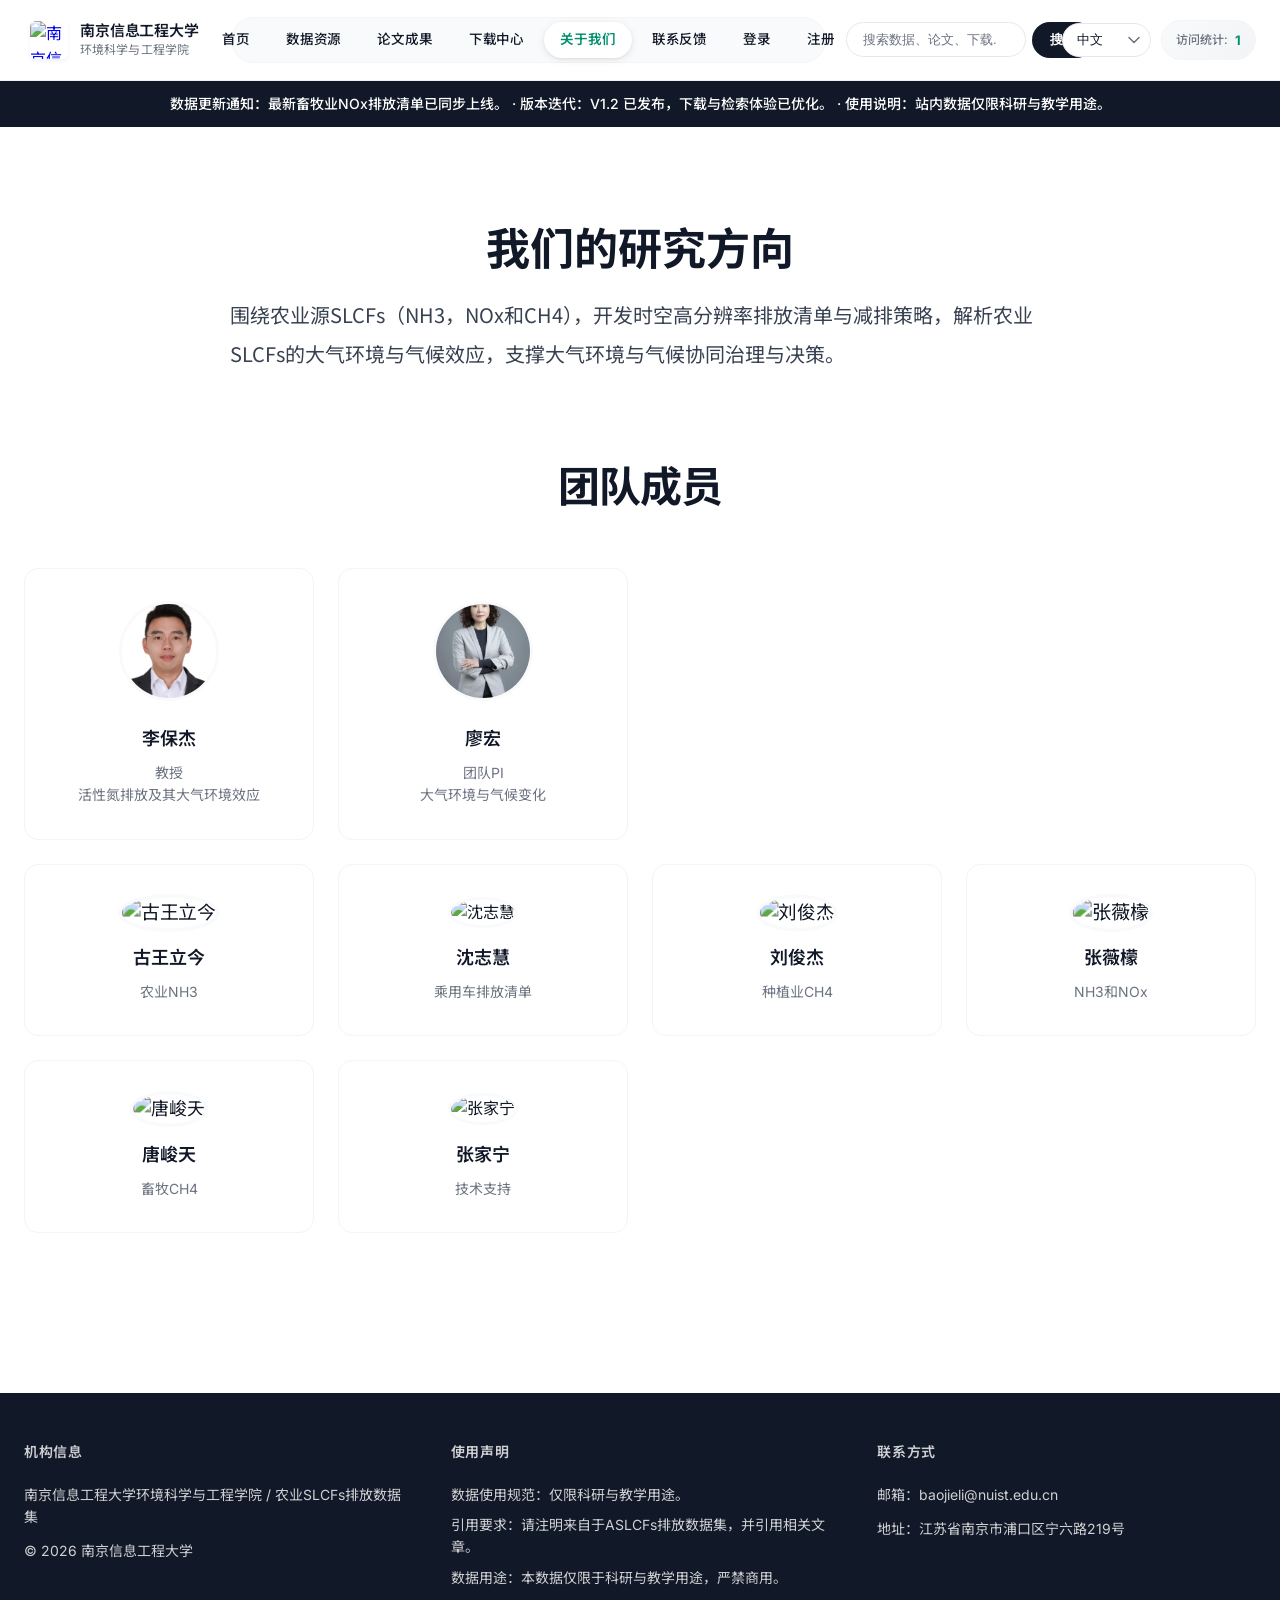
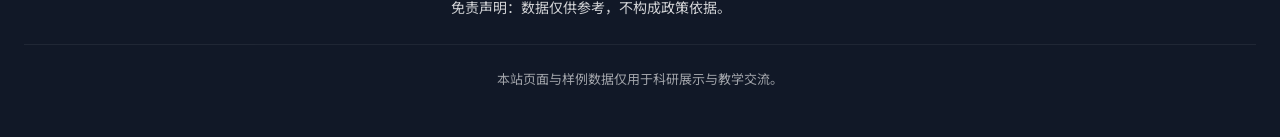
==== about.html @ 97786570 "Bust static asset cache" ====
﻿<!DOCTYPE html>
<html lang="zh-CN">
<head>
  <meta charset="UTF-8" />
  <meta name="viewport" content="width=device-width, initial-scale=1.0" />
  <title>关于我们 - 农业SLCFs排放数据集</title>
  <meta name="description" content="了解我们的研究方向和团队成员，围绕农业源SLCFs开发时空高分辨率排放清单与减排策略，支撑大气环境与气候协同治理。" />

  <!-- Preconnect to Google Fonts -->
  <link rel="preconnect" href="https://fonts.googleapis.com" />
  <link rel="preconnect" href="https://fonts.gstatic.com" crossorigin />
  <link rel="stylesheet" href="https://fonts.googleapis.com/css2?family=Inter:wght@300;400;500;600;700&family=Noto+Sans+SC:wght@300;400;500;600;700&display=swap" />

  <link rel="stylesheet" href="styles-modern.css?v=20260601b" />
  <script src="script.js?v=20260601b" defer></script>
</head>
<body data-page="about">
  <div class="page-shell">
    <div id="site-header-slot" class="site-shell-slot"></div>
    <div id="site-announcement-slot" class="site-shell-slot"></div>

    <main>
      <section class="content-section">
        <div class="section-header">
          <h1 id="aboutTitle">我们的研究方向</h1>
          <p id="aboutText">围绕农业源SLCFs（NH3，NOx和CH4），开发时空高分辨率排放清单与减排策略，解析农业SLCFs的大气环境与气候效应，支撑大气环境与气候协同治理与决策。</p>
        </div>
      </section>

      <section class="content-section team-section">
        <div class="section-header">
          <h2 id="teamTitle">团队成员</h2>
        </div>
        <div id="teamList" class="team-grid"></div>
      </section>
    </main>

    <div id="site-footer-slot" class="site-shell-slot"></div>
  </div>
</body>
</html>
---- styles-modern.css ----
/* Google Fonts are now loaded in HTML for better performance */

:root {
  color-scheme: light;
  font-family: "Inter", "SF Pro Display", -apple-system, BlinkMacSystemFont, "Segoe UI", "Noto Sans SC", "PingFang SC", sans-serif;

  /* 极简黑白配色 - 优化版（符合 WCAG AA 标准） */
  --bg-primary: #FFFFFF;
  --bg-secondary: #F9FAFB;
  --bg-tertiary: #F3F4F6;
  --text-primary: #111827;
  --text-secondary: #6B7280;
  --text-tertiary: #6B7280;  /* 从 #9CA3AF 改为 #6B7280，对比度 5.39:1 */
  --accent: #008F6C;  /* 从 #00D9A3 改为 #008F6C，对比度 5.5:1 */
  --accent-hover: #007A5A;  /* 从 #00BF8F 改为 #007A5A，对比度 7.0:1 */
  --accent-light: rgba(0, 143, 108, 0.08);  /* 相应调整透明度颜色 */
  --border: #E5E7EB;
  --border-light: #F3F4F6;

  /* 阴影系统 - 更柔和 */
  --shadow-sm: 0 1px 2px 0 rgba(0, 0, 0, 0.05);
  --shadow-md: 0 4px 6px -1px rgba(0, 0, 0, 0.1), 0 2px 4px -1px rgba(0, 0, 0, 0.06);
  --shadow-lg: 0 10px 15px -3px rgba(0, 0, 0, 0.1), 0 4px 6px -2px rgba(0, 0, 0, 0.05);
  --shadow-xl: 0 20px 25px -5px rgba(0, 0, 0, 0.1), 0 10px 10px -5px rgba(0, 0, 0, 0.04);

  /* 圆角 */
  --radius-sm: 6px;
  --radius-md: 10px;
  --radius-lg: 14px;
  --radius-xl: 20px;

  /* 间距 */
  --space-xs: 8px;
  --space-sm: 16px;
  --space-md: 24px;
  --space-lg: 48px;
  --space-xl: 80px;
  --space-2xl: 120px;
}

* {
  box-sizing: border-box;
  margin: 0;
  padding: 0;
}

body {
  font-family: "Inter", "Noto Sans SC", "PingFang SC", sans-serif;
  background: var(--bg-primary);
  color: var(--text-primary);
  line-height: 1.6;
  -webkit-font-smoothing: antialiased;
  -moz-osx-font-smoothing: grayscale;
}

/* 页面容器 */
.page-shell {
  min-height: 100vh;
  display: flex;
  flex-direction: column;
}

.site-shell-slot {
  display: contents;
}

/* 顶部导航 */
.site-header {
  position: sticky;
  top: 0;
  z-index: 1000;
  background: rgba(255, 255, 255, 0.95);
  backdrop-filter: blur(24px) saturate(180%);
  -webkit-backdrop-filter: blur(24px) saturate(180%);
  border-bottom: 1px solid rgba(229, 231, 235, 0.6);
  padding: 12px 0;
  transition: all 0.3s cubic-bezier(0.4, 0, 0.2, 1);
  box-shadow: 0 1px 3px 0 rgba(0, 0, 0, 0.02), 0 1px 2px 0 rgba(0, 0, 0, 0.03);
}

.site-header .container {
  max-width: 1400px;
  margin: 0 auto;
  padding: 0 24px;
  display: flex;
  align-items: center;
  justify-content: space-between;
  gap: 20px;
  min-height: 56px;
}

/* Logo品牌区 */
.brand {
  display: flex;
  align-items: center;
  gap: 12px;
  text-decoration: none;
  flex-shrink: 0;
  min-width: 0;
  padding: 6px 12px 6px 6px;
  border-radius: var(--radius-md);
  transition: all 0.3s cubic-bezier(0.4, 0, 0.2, 1);
}

.brand:hover {
  background: var(--bg-secondary);
}

.brand-logo {
  width: 38px;
  height: 38px;
  object-fit: contain;
  border-radius: var(--radius-sm);
  transition: all 0.3s cubic-bezier(0.4, 0, 0.2, 1);
  box-shadow: 0 2px 4px rgba(0, 0, 0, 0.06);
}

.brand:hover .brand-logo {
  transform: scale(1.08) rotate(2deg);
  box-shadow: 0 4px 8px rgba(0, 0, 0, 0.1);
}

.brand-copy {
  display: flex;
  flex-direction: column;
  gap: 3px;
}

.brand-name {
  font-size: 15px;
  font-weight: 600;
  color: var(--text-primary);
  letter-spacing: -0.01em;
  transition: color 0.2s ease;
  line-height: 1.2;
  white-space: nowrap;
}

.brand:hover .brand-name {
  color: var(--accent);
}

.brand-subtitle {
  font-size: 12px;
  color: var(--text-secondary);
  font-weight: 400;
  line-height: 1.2;
  white-space: nowrap;
  letter-spacing: 0.01em;
}

/* 导航菜单 */
.site-nav {
  display: flex;
  gap: 4px;
  align-items: center;
  justify-content: center;
  flex: 1 1 auto;
  min-width: 0;
  flex-wrap: nowrap;
  padding: 4px;
  background: var(--bg-secondary);
  border-radius: 999px;
  border: 1px solid var(--border-light);
}

.site-nav a {
  padding: 9px 16px;
  font-size: 13.5px;
  font-weight: 500;
  color: var(--text-primary);
  text-decoration: none;
  border-radius: 999px;
  transition: all 0.25s cubic-bezier(0.4, 0, 0.2, 1);
  position: relative;
  white-space: nowrap;
  line-height: 1.3;
  letter-spacing: -0.01em;
}

.site-nav a:hover {
  background: rgba(255, 255, 255, 0.8);
  color: var(--accent);
  transform: translateY(-1px);
  box-shadow: 0 2px 8px rgba(0, 0, 0, 0.06);
}

.site-nav a.active {
  background: white;
  color: var(--accent);
  font-weight: 600;
  box-shadow: 0 2px 8px rgba(0, 0, 0, 0.08), 0 1px 3px rgba(0, 0, 0, 0.06);
}

.site-nav a.active::after {
  display: none;
}

/* 右侧操作区 */
.site-actions {
  display: flex;
  align-items: center;
  gap: 10px;
  flex: 0 1 auto;
  min-width: 0;
}

.search-form {
  display: flex;
  gap: 6px;
  min-width: 0;
  align-items: center;
}

.search-form input {
  width: 180px;
  padding: 9px 16px;
  font-size: 13px;
  border: 1px solid var(--border);
  border-radius: 999px;
  background: var(--bg-primary);
  color: var(--text-primary);
  transition: all 0.3s cubic-bezier(0.4, 0, 0.2, 1);
  font-weight: 400;
}

.search-form input::placeholder {
  color: var(--text-tertiary);
}

.search-form input:focus {
  outline: none;
  border-color: var(--accent);
  box-shadow: 0 0 0 4px var(--accent-light), 0 2px 8px rgba(0, 0, 0, 0.06);
  width: 220px;
}

.search-form button {
  padding: 9px 18px;
  font-size: 13px;
  font-weight: 600;
  background: var(--text-primary);
  color: white;
  border: none;
  border-radius: 999px;
  cursor: pointer;
  transition: all 0.25s cubic-bezier(0.4, 0, 0.2, 1);
  white-space: nowrap;
  letter-spacing: -0.01em;
}

.search-form button:hover {
  background: var(--text-secondary);
  transform: translateY(-2px);
  box-shadow: 0 4px 12px rgba(0, 0, 0, 0.15);
}

.search-form button:active {
  transform: translateY(0);
  box-shadow: 0 2px 6px rgba(0, 0, 0, 0.1);
}

.language-select {
  padding: 9px 32px 9px 14px;
  font-size: 12.5px;
  border: 1px solid var(--border);
  border-radius: 999px;
  background: var(--bg-primary);
  color: var(--text-primary);
  cursor: pointer;
  transition: all 0.2s ease;
  font-weight: 500;
  appearance: none;
  background-image: url("data:image/svg+xml,%3Csvg width='12' height='8' viewBox='0 0 12 8' fill='none' xmlns='http://www.w3.org/2000/svg'%3E%3Cpath d='M1 1.5L6 6.5L11 1.5' stroke='%236B7280' stroke-width='1.5' stroke-linecap='round' stroke-linejoin='round'/%3E%3C/svg%3E");
  background-repeat: no-repeat;
  background-position: right 10px center;
}

.language-select:hover {
  border-color: var(--text-secondary);
  background-color: var(--bg-secondary);
  box-shadow: 0 2px 6px rgba(0, 0, 0, 0.05);
}

.language-select:focus {
  outline: none;
  border-color: var(--accent);
  box-shadow: 0 0 0 4px var(--accent-light);
}

.visit-stats {
  display: flex;
  align-items: center;
  gap: 7px;
  padding: 9px 14px;
  background: linear-gradient(135deg, var(--bg-secondary) 0%, var(--bg-tertiary) 100%);
  border-radius: 999px;
  font-size: 12px;
  white-space: nowrap;
  border: 1px solid var(--border-light);
  transition: all 0.3s cubic-bezier(0.4, 0, 0.2, 1);
}

.visit-stats:hover {
  background: linear-gradient(135deg, var(--bg-tertiary) 0%, var(--border-light) 100%);
  border-color: var(--border);
  transform: translateY(-1px);
  box-shadow: 0 2px 8px rgba(0, 0, 0, 0.06);
}

.visit-stats span {
  color: var(--text-secondary);
  font-weight: 500;
}

.visit-stats strong {
  color: var(--accent);
  font-weight: 700;
  font-size: 13px;
}

.admin-only {
  display: none;
}

/* 公告栏 */
.announcement-bar {
  background: var(--text-primary);
  color: white;
  padding: 12px 0;
  overflow: hidden;
}

.ticker {
  max-width: 1280px;
  margin: 0 auto;
  padding: 0 var(--space-md);
  text-align: center;
  font-size: 14px;
  font-weight: 500;
}

/* Hero区域 */
.hero-section {
  position: relative;
  padding: var(--space-xl) var(--space-md);
  background: #dfe8e2;
  overflow: hidden;
}

.hero-section::before {
  content: "";
  position: absolute;
  inset: 0;
  background:
    linear-gradient(90deg, rgba(255, 255, 255, 0.96) 0%, rgba(255, 255, 255, 0.88) 38%, rgba(255, 255, 255, 0.62) 68%, rgba(255, 255, 255, 0.34) 100%);
  z-index: 1;
}

.hero-backgrounds {
  position: absolute;
  inset: 0;
  overflow: hidden;
}

.hero-bg {
  position: absolute;
  inset: -4%;
  background-position: center;
  background-repeat: no-repeat;
  background-size: cover;
  opacity: 0;
  transform: scale(1.06);
  animation: heroBackgroundCycle 18s ease-in-out infinite;
}

.bg-traffic {
  background-image:
    linear-gradient(135deg, rgba(18, 36, 48, 0.28), rgba(13, 24, 30, 0.14)),
    url("交通.jpg");
  animation-delay: 0s;
}

.bg-agriculture {
  background-image:
    linear-gradient(135deg, rgba(22, 44, 24, 0.22), rgba(12, 20, 12, 0.1)),
    url("农业.jpg");
  animation-delay: 6s;
}

.bg-industrial {
  background-image:
    linear-gradient(135deg, rgba(40, 28, 20, 0.24), rgba(20, 16, 12, 0.12)),
    url("工业.jpg");
  animation-delay: 12s;
}

.hero-section .container {
  max-width: 1280px;
  margin: 0 auto;
  display: grid;
  grid-template-columns: 1fr 1fr;
  gap: var(--space-lg);
  align-items: center;
  position: relative;
  z-index: 2;
}

.hero-copy {
  max-width: 720px;
  padding: 28px;
  border-radius: var(--radius-xl);
  background: rgba(255, 255, 255, 0.5);
  backdrop-filter: blur(10px);
  -webkit-backdrop-filter: blur(10px);
  border: 1px solid rgba(255, 255, 255, 0.55);
  box-shadow: var(--shadow-lg);
}

.hero-subtitle {
  font-size: 14px;
  font-weight: 600;
  color: var(--accent);
  text-transform: uppercase;
  letter-spacing: 0.1em;
  margin-bottom: 16px;
}

.hero-copy h1 {
  font-size: 52px;
  font-weight: 700;
  line-height: 1.1;
  letter-spacing: 0;
  color: var(--text-primary);
  margin-bottom: 24px;
  white-space: nowrap;
}

.hero-text {
  font-size: 18px;
  line-height: 1.72;
  color: var(--text-secondary);
  margin-bottom: 32px;
}

.hero-buttons {
  display: flex;
  gap: 16px;
}

.button {
  padding: 14px 32px;
  font-size: 15px;
  font-weight: 600;
  text-decoration: none;
  border-radius: var(--radius-md);
  transition: all 0.25s cubic-bezier(0.4, 0, 0.2, 1);
  display: inline-block;
  cursor: pointer;
}

.button.primary {
  background: var(--text-primary);
  color: white;
  border: none;
}

.button.primary:hover {
  background: var(--text-secondary);
  transform: translateY(-2px);
  box-shadow: var(--shadow-lg);
}

.button.primary:active {
  transform: translateY(0);
  box-shadow: var(--shadow-md);
}

.button.secondary {
  background: var(--bg-secondary);
  color: var(--text-primary);
  border: 1px solid var(--border);
}

.button.secondary:hover {
  background: var(--bg-tertiary);
  border-color: var(--text-primary);
  transform: translateY(-1px);
  box-shadow: var(--shadow-sm);
}

/* Hero视觉区 */
.hero-visual {
  position: relative;
  height: 400px;
}

.floating-card {
  position: absolute;
  top: 50%;
  left: 50%;
  transform: translate(-50%, -50%);
  background: white;
  padding: 32px;
  border-radius: var(--radius-xl);
  box-shadow: var(--shadow-xl);
  max-width: 400px;
  border: 1px solid var(--border-light);
  animation: float 6s ease-in-out infinite;
}

@keyframes float {
  0%, 100% {
    transform: translate(-50%, -50%);
  }
  50% {
    transform: translate(-50%, -54%);
  }
}

@keyframes heroBackgroundCycle {
  0% {
    opacity: 0;
    transform: scale(1.08);
  }
  8% {
    opacity: 1;
  }
  28% {
    opacity: 1;
    transform: scale(1.02);
  }
  38% {
    opacity: 0;
    transform: scale(1);
  }
  100% {
    opacity: 0;
    transform: scale(1);
  }
}

/* Override the hero image URLs with ASCII-safe encoded filenames. */
.bg-traffic {
  background-image:
    linear-gradient(135deg, rgba(18, 36, 48, 0.28), rgba(13, 24, 30, 0.14)),
    url("%E4%BA%A4%E9%80%9A.jpg");
}

.bg-agriculture {
  background-image:
    linear-gradient(135deg, rgba(22, 44, 24, 0.22), rgba(12, 20, 12, 0.1)),
    url("%E5%86%9C%E4%B8%9A.jpg");
}

.bg-industrial {
  background-image:
    linear-gradient(135deg, rgba(40, 28, 20, 0.24), rgba(20, 16, 12, 0.12)),
    url("%E5%B7%A5%E4%B8%9A.jpg");
}

@media (prefers-reduced-motion: reduce) {
  .hero-bg {
    animation: none;
    transform: none;
  }

  .bg-traffic {
    opacity: 1;
  }
}

.hero-section {
  isolation: isolate;
}

.hero-section::after {
  content: "";
  position: absolute;
  right: -140px;
  top: 30px;
  width: 420px;
  height: 420px;
  border-radius: 50%;
  background: radial-gradient(circle, rgba(255, 255, 255, 0.44), rgba(255, 255, 255, 0));
  z-index: 1;
  pointer-events: none;
}

.hero-bg {
  will-change: opacity, transform;
}

.hero-copy {
  padding: 32px;
  background: linear-gradient(180deg, rgba(255, 255, 255, 0.72), rgba(255, 255, 255, 0.56));
  backdrop-filter: blur(14px);
  -webkit-backdrop-filter: blur(14px);
  border: 1px solid rgba(255, 255, 255, 0.72);
  box-shadow: 0 24px 60px rgba(17, 24, 39, 0.12);
}

.hero-subtitle {
  display: inline-flex;
  align-items: center;
  gap: 10px;
  padding: 8px 14px;
  font-size: 12px;
  letter-spacing: 0.16em;
  margin-bottom: 18px;
  border-radius: 999px;
  background: rgba(255, 255, 255, 0.68);
  border: 1px solid rgba(0, 217, 163, 0.18);
}

.hero-subtitle::before {
  content: "";
  width: 8px;
  height: 8px;
  border-radius: 50%;
  background: var(--accent);
  box-shadow: 0 0 0 6px rgba(0, 217, 163, 0.12);
}

.hero-text {
  line-height: 1.75;
  color: #425466;
  max-width: 48ch;
}

.hero-buttons {
  margin-bottom: 26px;
  flex-wrap: wrap;
}

.button.primary {
  background: linear-gradient(135deg, #101828, #1f2937);
  box-shadow: 0 18px 34px rgba(17, 24, 39, 0.2);
}

.button.primary:hover {
  background: linear-gradient(135deg, #0f172a, #111827);
}

.button.secondary {
  background: rgba(255, 255, 255, 0.72);
  border: 1px solid rgba(17, 24, 39, 0.1);
}

.button.secondary:hover {
  background: rgba(255, 255, 255, 0.94);
  border-color: rgba(17, 24, 39, 0.18);
}

.hero-metrics {
  display: flex;
  gap: 14px;
  flex-wrap: wrap;
}

.hero-metric {
  min-width: 140px;
  padding: 14px 16px;
  border-radius: 18px;
  background: rgba(255, 255, 255, 0.58);
  border: 1px solid rgba(255, 255, 255, 0.8);
  box-shadow: 0 12px 26px rgba(148, 163, 184, 0.12);
}

.hero-metric strong {
  display: block;
  font-size: 1.1rem;
  color: var(--text-primary);
  letter-spacing: -0.02em;
}

.hero-metric span {
  display: block;
  margin-top: 6px;
  font-size: 0.82rem;
  color: #5b6777;
}

.floating-card {
  width: min(100%, 410px);
  padding: 30px;
  border-radius: 28px;
  background: linear-gradient(180deg, rgba(255, 255, 255, 0.84), rgba(255, 255, 255, 0.72));
  border: 1px solid rgba(255, 255, 255, 0.82);
  box-shadow: 0 28px 70px rgba(15, 23, 42, 0.18);
  backdrop-filter: blur(14px);
  -webkit-backdrop-filter: blur(14px);
}

.card-kicker {
  display: inline-flex;
  align-items: center;
  padding: 6px 10px;
  margin-bottom: 14px;
  border-radius: 999px;
  background: rgba(17, 24, 39, 0.06);
  color: #4b5563;
  font-size: 11px;
  font-weight: 700;
  letter-spacing: 0.14em;
  text-transform: uppercase;
}

.card-title {
  font-weight: 700;
}

.floating-card p:last-child {
  color: #475569;
  line-height: 1.72;
}

.sector-tags {
  margin-top: 18px;
}

.sector-tag {
  padding: 8px 14px;
  font-weight: 600;
  background: rgba(255, 255, 255, 0.7);
  color: #475569;
  border-radius: 999px;
  border: 1px solid rgba(148, 163, 184, 0.22);
}

.sector-tag.active {
  box-shadow: 0 14px 24px rgba(0, 217, 163, 0.22);
}

@media (max-width: 1024px) {
  .inventory-list-section {
    grid-template-columns: 1fr;
    gap: 18px;
  }

  .inventory-sidebar {
    display: grid;
    grid-template-columns: repeat(2, minmax(0, 1fr));
    gap: 16px;
  }

  .inventory-sidebar-block + .inventory-sidebar-block {
    margin-top: 0;
    padding-top: 0;
    border-top: 0;
  }

  .inventory-table-head {
    grid-template-columns: 1fr;
  }

  .inventory-table-tools {
    grid-template-columns: repeat(3, minmax(0, 1fr));
  }

  .hero-section::before {
    background: linear-gradient(180deg, rgba(255, 255, 255, 0.94) 0%, rgba(255, 255, 255, 0.84) 46%, rgba(255, 255, 255, 0.7) 100%);
  }

  .hero-copy {
    max-width: 100%;
  }
}

@media (max-width: 1200px) {
  .site-header .container {
    gap: 8px;
  }

  .brand-subtitle {
    display: none;
  }

  .site-nav a {
    padding: 7px 8px;
    font-size: 12.5px;
  }

  .search-form input {
    width: 128px;
  }

  .search-form input:focus {
    width: 148px;
  }

  .visit-stats #statLabel {
    display: none;
  }
}

@media (max-width: 900px) {
  .site-header .container {
    flex-wrap: wrap;
    justify-content: center;
    row-gap: 8px;
  }

  .brand {
    order: 1;
  }

  .site-actions {
    order: 2;
  }

  .site-nav {
    order: 3;
    width: 100%;
    flex-wrap: nowrap;
    overflow-x: auto;
    justify-content: flex-start;
    padding-bottom: 2px;
    scrollbar-width: none;
  }

  .site-nav::-webkit-scrollbar {
    display: none;
  }
}

@media (max-width: 768px) {
  .inventory-list-section {
    padding-top: 16px;
  }

  .inventory-sidebar {
    grid-template-columns: 1fr;
  }

  .inventory-table-tools {
    grid-template-columns: 1fr;
  }

  .inventory-table-footer {
    align-items: flex-start;
    flex-direction: column;
    padding: 16px;
  }

  .hero-copy {
    padding: 22px;
  }

  .hero-metrics {
    gap: 10px;
  }

  .hero-metric {
    flex: 1 1 100%;
  }
}

.card-title {
  font-size: 18px;
  font-weight: 600;
  color: var(--text-primary);
  margin-bottom: 12px;
}

.floating-card p:last-child {
  font-size: 15px;
  color: var(--text-secondary);
  line-height: 1.6;
}

/* 行业标签 */
.sector-tags {
  display: flex;
  gap: 8px;
  margin-top: 16px;
  flex-wrap: wrap;
}

.sector-tag {
  padding: 6px 14px;
  font-size: 13px;
  font-weight: 500;
  background: var(--bg-secondary);
  color: var(--text-secondary);
  border-radius: 20px;
  border: 1px solid var(--border-light);
  cursor: pointer;
  transition: all 0.3s cubic-bezier(0.4, 0, 0.2, 1);
  user-select: none;
}

.sector-tag:hover {
  background: var(--accent-light);
  color: var(--accent);
  border-color: var(--accent);
  transform: translateY(-2px);
  box-shadow: var(--shadow-sm);
}

.sector-tag.active {
  background: var(--accent);
  color: white;
  border-color: var(--accent);
  box-shadow: var(--shadow-md);
}

.sector-tag[data-sector="emission"]:hover,
.sector-tag[data-sector="emission"].active {
  background: #3B82F6;
  border-color: #3B82F6;
  color: white;
}

/* 内容区域 */
main {
  flex: 1;
  padding: var(--space-xl) var(--space-md);
  max-width: 1280px;
  margin: 0 auto;
  width: 100%;
}

.content-section {
  margin-bottom: var(--space-xl);
}

.section-header {
  text-align: center;
  margin-bottom: var(--space-lg);
}

.section-header h1,
.section-header h2 {
  font-size: 42px;
  font-weight: 700;
  letter-spacing: -0.02em;
  color: var(--text-primary);
  margin-bottom: 16px;
}

.section-header p {
  font-size: 18px;
  color: var(--text-secondary);
  max-width: 700px;
  margin: 0 auto;
}

body[data-page="about"] .content-section:first-of-type {
  margin-bottom: 72px;
}

body[data-page="about"] .content-section:first-of-type .section-header {
  max-width: 900px;
  margin: 0 auto;
  padding: 14px 0 8px;
}

body[data-page="about"] .content-section:first-of-type .section-header h1 {
  font-family: "Noto Sans SC", "PingFang SC", "Inter", sans-serif;
  font-size: 44px;
  font-weight: 700;
  line-height: 1.18;
  letter-spacing: 0;
  margin-bottom: 22px;
}

body[data-page="about"] .content-section:first-of-type .section-header p {
  max-width: 820px;
  font-family: "Noto Sans SC", "PingFang SC", "Inter", sans-serif;
  font-size: 20px;
  font-weight: 400;
  line-height: 1.95;
  color: #374151;
  text-align: left;
  text-wrap: pretty;
}

/* 特性网格 */
.feature-grid {
  display: grid;
  grid-template-columns: repeat(auto-fit, minmax(300px, 1fr));
  gap: 24px;
}

.feature-card {
  padding: 32px;
  background: var(--bg-secondary);
  border-radius: var(--radius-lg);
  border: 1px solid var(--border-light);
  transition: all 0.3s cubic-bezier(0.4, 0, 0.2, 1);
}

.feature-card:hover {
  transform: translateY(-6px);
  box-shadow: var(--shadow-lg);
  border-color: var(--border);
  background: white;
}

.feature-card h3 {
  font-size: 20px;
  font-weight: 600;
  color: var(--text-primary);
  margin-bottom: 12px;
}

.feature-card p {
  font-size: 15px;
  color: var(--text-secondary);
  line-height: 1.6;
}

/* 团队网格 */
.team-grid {
  display: grid;
  grid-template-columns: repeat(auto-fill, minmax(250px, 1fr));
  gap: 24px;
}

.team-grid .team-card:nth-child(3) {
  grid-column-start: 1;
}

.team-card {
  text-align: center;
  padding: 32px;
  background: white;
  border: 1px solid var(--border-light);
  border-radius: var(--radius-lg);
  transition: all 0.3s cubic-bezier(0.4, 0, 0.2, 1);
}

.team-card:hover {
  box-shadow: var(--shadow-lg);
  transform: translateY(-6px);
  border-color: var(--accent-light);
}

.team-card-placeholder {
  background: #f8fafc;
  border-style: dashed;
  box-shadow: none;
}

.team-card-placeholder:hover {
  box-shadow: none;
  transform: none;
  border-color: var(--border-light);
}

.team-card-photo-placeholder {
  width: 100px;
  height: 100px;
  border-radius: 50%;
  margin: 0 auto 16px;
  background: linear-gradient(135deg, #eef2f7 0%, #f8fafc 100%);
  border: 3px dashed #d7dce3;
}

.team-card img {
  width: 100px;
  height: 100px;
  border-radius: 50%;
  object-fit: cover;
  margin-bottom: 16px;
  border: 3px solid var(--bg-secondary);
}

.team-card img.team-photo-guwangjinli {
  object-position: 50% 19%;
  transform: scale(1.18);
}

.team-card img.team-photo-zhangweimeng {
  object-position: 50% 21%;
  transform: scale(1.2);
}

.team-card img.team-photo-tangjuntian {
  object-position: 50% 18%;
  transform: scale(1.12);
}

.team-card img.team-photo-yangjunjie {
  object-position: 50% 24%;
  transform: scale(1.16);
}

.team-card img.team-photo-liaohong {
  object-position: 50% 16%;
}

.team-card h3 {
  font-size: 18px;
  font-weight: 600;
  color: var(--text-primary);
  margin-bottom: 8px;
}

.team-card p {
  font-size: 14px;
  color: var(--text-secondary);
}

/* 页脚 */
.site-footer {
  background: var(--text-primary);
  color: white;
  padding: var(--space-lg) var(--space-md);
  margin-top: auto;
}

.footer-grid {
  max-width: 1280px;
  margin: 0 auto;
  display: grid;
  grid-template-columns: repeat(auto-fit, minmax(250px, 1fr));
  gap: var(--space-lg);
  margin-bottom: var(--space-md);
}

.footer-column {
  display: flex;
  flex-direction: column;
  gap: 12px;
}

.footer-title {
  font-size: 14px;
  font-weight: 600;
  text-transform: uppercase;
  letter-spacing: 0.05em;
  margin-bottom: 8px;
  opacity: 0.6;
}

.footer-column p,
.footer-column li {
  font-size: 14px;
  line-height: 1.6;
  opacity: 0.8;
}

.legal-list {
  list-style: none;
  display: flex;
  flex-direction: column;
  gap: 8px;
}

.footer-note {
  text-align: center;
  font-size: 13px;
  opacity: 0.6;
  padding-top: var(--space-md);
  border-top: 1px solid rgba(255, 255, 255, 0.1);
  max-width: 1280px;
  margin: 0 auto;
}

/* 筛选栏 */
.filter-bar {
  display: flex;
  gap: 12px;
  margin-bottom: var(--space-lg);
  flex-wrap: wrap;
}

.filter-select {
  padding: 10px 16px;
  font-size: 14px;
  border: 1px solid var(--border);
  border-radius: var(--radius-sm);
  background: var(--bg-primary);
  color: var(--text-primary);
  cursor: pointer;
  min-width: 150px;
  transition: all 0.2s ease;
}

.filter-select:hover {
  border-color: var(--text-secondary);
}

.filter-select:focus {
  outline: none;
  border-color: var(--accent);
  box-shadow: 0 0 0 3px var(--accent-light);
}

/* 数据网格 */
.data-grid {
  display: grid;
  grid-template-columns: repeat(auto-fill, minmax(320px, 1fr));
  gap: 24px;
}

.data-card {
  padding: 24px;
  background: white;
  border: 1px solid var(--border-light);
  border-radius: var(--radius-lg);
  transition: all 0.3s cubic-bezier(0.4, 0, 0.2, 1);
}

.data-card:hover {
  box-shadow: var(--shadow-lg);
  transform: translateY(-6px);
  border-color: var(--border);
}

.data-card h3 {
  font-size: 18px;
  font-weight: 600;
  color: var(--text-primary);
  margin-bottom: 12px;
}

.data-card p {
  font-size: 14px;
  color: var(--text-secondary);
  line-height: 1.6;
  margin-bottom: 16px;
}

.data-card .meta {
  display: flex;
  gap: 16px;
  font-size: 13px;
  color: var(--text-tertiary);
  margin-bottom: 16px;
}

.data-card .button {
  width: 100%;
  text-align: center;
  padding: 10px 20px;
  font-size: 14px;
}

.inventory-list-section {
  display: grid;
  grid-template-columns: 168px minmax(0, 1fr);
  gap: 30px;
  align-items: start;
  width: min(1140px, 100%);
  margin: 0 auto;
  padding: 30px 0 64px;
}

.inventory-sidebar {
  background: #ffffff;
  border: 1px solid rgba(17, 24, 39, 0.08);
  box-shadow: 0 4px 12px rgba(17, 24, 39, 0.08);
  padding: 14px 16px 16px;
}

.inventory-sidebar-block + .inventory-sidebar-block {
  margin-top: 16px;
  padding-top: 14px;
  border-top: 1px solid rgba(17, 24, 39, 0.1);
}

.inventory-sidebar-title {
  width: 100%;
  display: flex;
  align-items: center;
  justify-content: space-between;
  border: 0;
  background: transparent;
  color: #111827;
  font: inherit;
  font-size: 15px;
  font-weight: 700;
  cursor: pointer;
  padding: 0 0 10px;
}

.inventory-menu {
  display: grid;
  gap: 4px;
  max-height: calc(100vh - 190px);
  overflow-y: auto;
  padding-right: 4px;
}

.inventory-menu a {
  position: relative;
  display: flex;
  align-items: center;
  justify-content: flex-start;
  min-height: 30px;
  color: #4b5563;
  text-decoration: none;
  font-size: 14px;
  line-height: 1.4;
  padding: 4px 10px;
  border-radius: 6px;
  transition: background-color 0.18s ease, color 0.18s ease;
}

.inventory-menu a:hover,
.inventory-menu a.active {
  color: #2f65c8;
  font-weight: 700;
  background: rgba(47, 101, 200, 0.08);
}

.inventory-menu-group {
  color: #111827;
  margin-top: 4px;
  font-weight: 700;
  justify-content: space-between !important;
  padding: 4px 2px 4px 0 !important;
}

.inventory-menu-caret {
  display: inline-flex;
  align-items: center;
  justify-content: center;
  width: 16px;
  height: 16px;
  margin-left: 6px;
  color: #94a3b8;
  font-size: 12px;
  line-height: 1;
  transform: translateY(-1px);
}

.inventory-menu-child {
  font-size: 13px !important;
}

.inventory-menu-child::before {
  content: "";
  position: absolute;
  left: 0;
  top: 50%;
  width: 6px;
  height: 6px;
  border-radius: 999px;
  background: #c7d2e4;
  transform: translateY(-50%);
}

.inventory-menu-parent::after {
  content: "▸";
  position: absolute;
  right: 8px;
  left: auto;
  top: 50%;
  bottom: auto;
  width: auto;
  color: #94a3b8;
  background: transparent;
  font-size: 11px;
  line-height: 1;
  transform: translateY(-50%);
  transition: transform 0.18s ease;
}

.inventory-menu-parent.is-expanded::after {
  transform: translateY(-50%) rotate(90deg);
}

.inventory-menu a.is-collapsed {
  display: none;
}

.inventory-menu a.has-active-descendant {
  color: #2f65c8 !important;
  background: rgba(47, 101, 200, 0.045);
}

.inventory-menu-level-1 {
  padding-left: 14px !important;
  font-size: 14px !important;
  font-weight: 700;
  color: #111827 !important;
}

.inventory-menu-level-1::before {
  left: 0;
  width: 7px;
  height: 7px;
  background: #356ac3;
}

.inventory-menu-level-2 {
  padding-left: 30px !important;
  font-weight: 700;
  color: #1f2937 !important;
}

.inventory-menu-level-2::before {
  left: 14px;
}

.inventory-menu-level-3 {
  padding-left: 46px !important;
  font-weight: 600;
  color: #374151 !important;
}

.inventory-menu-level-3::before {
  left: 28px;
}

.inventory-menu-level-4 {
  padding-left: 62px !important;
  font-weight: 600;
  color: #4b5563 !important;
}

.inventory-menu-level-4::before {
  left: 42px;
}

.inventory-menu-level-5 {
  padding-left: 78px !important;
  color: #6b7280 !important;
}

.inventory-menu-level-5::before {
  left: 56px;
}

#inventoryMenuLivestock,
#inventoryMenuNoxLivestock {
  white-space: nowrap;
}

.inventory-menu-leaf::after {
  display: none;
}

.inventory-menu-placeholder {
  display: block;
  padding: 0 0 4px 14px;
  color: #9ca3af;
  font-size: 12px;
  line-height: 1.5;
}

.inventory-menu-disabled {
  color: #9ca3af !important;
  cursor: default;
  pointer-events: none;
}

.inventory-main-panel {
  min-width: 0;
}

.inventory-table-head {
  display: grid;
  grid-template-columns: minmax(180px, 1fr) minmax(0, 2fr);
  gap: 20px;
  align-items: end;
  margin-bottom: 12px;
}

.inventory-table-head h1 {
  color: #356ac3;
  font-size: 24px;
  line-height: 1.2;
  letter-spacing: 0;
  margin: 0;
}

.inventory-table-head p {
  margin: 8px 0 0;
  color: #6b7280;
  font-size: 13px;
  line-height: 1.6;
}

.inventory-table-tools {
  display: grid;
  grid-template-columns: repeat(4, minmax(90px, 1fr));
  gap: 8px;
}

.inventory-table-tools label {
  display: grid;
  gap: 4px;
  min-width: 0;
}

.inventory-table-tools span {
  color: #4b5563;
  font-size: 12px;
  font-weight: 600;
}

.inventory-table-tools select,
.inventory-table-tools input {
  width: 100%;
  border: 1px solid #d7dce3;
  border-radius: 4px;
  background: #ffffff;
  color: #111827;
  font-size: 12px;
  padding: 7px 8px;
  min-height: 32px;
}

.inventory-table-card {
  overflow-x: auto;
  background: #ffffff;
  border: 1px solid rgba(17, 24, 39, 0.06);
  box-shadow: 0 3px 10px rgba(17, 24, 39, 0.1);
}

.inventory-table {
  width: 100%;
  min-width: 910px;
  border-collapse: collapse;
  color: #111827;
  font-size: 13px;
  line-height: 1.35;
}

.inventory-table th,
.inventory-table td {
  padding: 12px 10px;
  border-bottom: 1px solid #d7dce3;
  text-align: center;
  vertical-align: middle;
}

.inventory-table th {
  color: #111827;
  font-weight: 700;
  background: #ffffff;
}

.inventory-scenario-cell {
  max-width: 240px;
  text-align: left;
  word-break: break-word;
}

.inventory-row-actions {
  display: grid;
  gap: 6px;
  min-width: 98px;
}

.inventory-table-btn {
  display: inline-flex;
  justify-content: center;
  align-items: center;
  min-height: 28px;
  padding: 5px 9px;
  border: 1px solid #d1d5db;
  border-radius: 4px;
  background: #ffffff;
  color: #111827;
  text-decoration: none;
  font: inherit;
  font-size: 12px;
  cursor: pointer;
}

.inventory-table-btn:hover {
  border-color: #356ac3;
  color: #356ac3;
}

.inventory-empty-cell {
  padding: 42px 16px;
  color: #6b7280;
  text-align: center;
}

.inventory-table-footer {
  display: flex;
  justify-content: space-between;
  align-items: center;
  gap: 16px;
  padding: 18px 30px;
  background: #ffffff;
  border: 1px solid rgba(17, 24, 39, 0.06);
  border-top: 0;
  box-shadow: 0 3px 10px rgba(17, 24, 39, 0.08);
}

.inventory-table-footer p {
  margin: 0;
  color: #111827;
  font-size: 14px;
}

.download-history-panel {
  margin-top: 28px;
  background: #ffffff;
  border: 1px solid rgba(17, 24, 39, 0.06);
  box-shadow: 0 3px 10px rgba(17, 24, 39, 0.08);
}

.download-history-head {
  display: flex;
  align-items: center;
  justify-content: space-between;
  gap: 16px;
  padding: 18px 22px;
  border-bottom: 1px solid #e5e7eb;
}

.download-history-head h2 {
  margin: 0;
  color: #111827;
  font-size: 20px;
  line-height: 1.3;
}

.download-history-head p {
  margin: 6px 0 0;
  color: #6b7280;
  font-size: 13px;
}

.download-history-table-wrap {
  overflow-x: auto;
}

.download-history-table {
  width: 100%;
  min-width: 900px;
  border-collapse: collapse;
  color: #111827;
  font-size: 13px;
}

.download-history-table th,
.download-history-table td {
  padding: 11px 10px;
  border-bottom: 1px solid #e5e7eb;
  text-align: center;
  vertical-align: middle;
}

.download-history-table th {
  font-weight: 700;
  background: #f9fafb;
}

/* 论文列表 */
.papers-list {
  display: flex;
  flex-direction: column;
  gap: 24px;
}

.paper-item {
  padding: 32px;
  background: white;
  border: 1px solid var(--border-light);
  border-radius: var(--radius-lg);
  transition: all 0.3s cubic-bezier(0.4, 0, 0.2, 1);
}

.paper-item:hover {
  box-shadow: var(--shadow-lg);
  border-color: var(--border);
  transform: translateY(-2px);
}

.paper-item h3 {
  font-size: 20px;
  font-weight: 600;
  color: var(--text-primary);
  margin-bottom: 12px;
  line-height: 1.4;
}

.paper-authors {
  font-size: 14px;
  color: var(--text-secondary);
  margin-bottom: 8px;
}

.paper-journal {
  font-size: 14px;
  color: var(--text-tertiary);
  font-style: italic;
  margin-bottom: 16px;
}

.paper-abstract {
  font-size: 15px;
  color: var(--text-secondary);
  line-height: 1.6;
  margin-bottom: 16px;
}

.paper-links {
  display: flex;
  gap: 12px;
}

.paper-links a {
  padding: 8px 16px;
  font-size: 14px;
  font-weight: 500;
  text-decoration: none;
  border-radius: var(--radius-sm);
  transition: all 0.2s ease;
}

.paper-links a.primary {
  background: var(--text-primary);
  color: white;
}

.paper-links a.secondary {
  background: var(--bg-secondary);
  color: var(--text-primary);
  border: 1px solid var(--border);
}

/* 下载网格 */
.downloads-grid {
  display: grid;
  grid-template-columns: repeat(auto-fill, minmax(300px, 1fr));
  gap: 24px;
}

.download-card {
  padding: 24px;
  background: white;
  border: 1px solid var(--border-light);
  border-radius: var(--radius-lg);
  transition: all 0.3s cubic-bezier(0.4, 0, 0.2, 1);
}

.download-card:hover {
  box-shadow: var(--shadow-lg);
  transform: translateY(-6px);
  border-color: var(--border);
}

.download-icon {
  width: 48px;
  height: 48px;
  background: var(--accent-light);
  border-radius: var(--radius-md);
  display: flex;
  align-items: center;
  justify-content: center;
  margin-bottom: 16px;
  font-size: 24px;
}

.download-card h3 {
  font-size: 18px;
  font-weight: 600;
  color: var(--text-primary);
  margin-bottom: 8px;
}

.download-card p {
  font-size: 14px;
  color: var(--text-secondary);
  line-height: 1.6;
  margin-bottom: 16px;
}

.download-meta {
  display: flex;
  justify-content: space-between;
  font-size: 13px;
  color: var(--text-tertiary);
  margin-bottom: 16px;
}

.download-card .button {
  width: 100%;
  text-align: center;
  padding: 10px 20px;
  font-size: 14px;
}

/* 联系表单 */
.contact-container {
  display: grid;
  grid-template-columns: 2fr 1fr;
  gap: var(--space-lg);
  max-width: 1000px;
  margin: 0 auto;
}

.contact-form-wrapper {
  background: white;
  padding: 40px;
  border: 1px solid var(--border-light);
  border-radius: var(--radius-lg);
}

.contact-form {
  display: flex;
  flex-direction: column;
  gap: 24px;
}

.form-group {
  display: flex;
  flex-direction: column;
  gap: 8px;
}

.form-group label {
  font-size: 14px;
  font-weight: 600;
  color: var(--text-primary);
}

.form-group input,
.form-group select,
.form-group textarea {
  padding: 12px 16px;
  font-size: 15px;
  border: 1px solid var(--border);
  border-radius: var(--radius-sm);
  background: var(--bg-primary);
  color: var(--text-primary);
  font-family: inherit;
  transition: all 0.25s cubic-bezier(0.4, 0, 0.2, 1);
}

.form-group input:focus,
.form-group select:focus,
.form-group textarea:focus {
  outline: none;
  border-color: var(--accent);
  box-shadow: 0 0 0 3px var(--accent-light);
  transform: translateY(-1px);
}

.form-group select {
  appearance: none;
  background-image:
    linear-gradient(45deg, transparent 50%, var(--text-secondary) 50%),
    linear-gradient(135deg, var(--text-secondary) 50%, transparent 50%);
  background-position: calc(100% - 18px) calc(50% - 3px), calc(100% - 12px) calc(50% - 3px);
  background-size: 6px 6px, 6px 6px;
  background-repeat: no-repeat;
  padding-right: 40px;
}

.form-group textarea {
  resize: vertical;
  min-height: 120px;
}

.field-hint {
  margin: 0;
  font-size: 13px;
  line-height: 1.5;
  color: var(--text-secondary);
}

.contact-info {
  display: flex;
  flex-direction: column;
  gap: 24px;
}

.info-card {
  padding: 24px;
  background: var(--bg-secondary);
  border-radius: var(--radius-lg);
  border: 1px solid var(--border-light);
}

.info-card h3 {
  font-size: 18px;
  font-weight: 600;
  color: var(--text-primary);
  margin-bottom: 16px;
}

.info-card p {
  font-size: 14px;
  color: var(--text-secondary);
  line-height: 1.8;
  margin-bottom: 8px;
}

.info-card p:last-child {
  margin-bottom: 0;
}

/* ========================================
   下载页面专属样式
   ======================================== */

/* 下载页面主容器 */
.downloads-section {
  max-width: 1400px;
  margin: 0 auto;
  padding: var(--space-xl) var(--space-md);
}

/* 页面标题区域 */
.downloads-section .section-header {
  text-align: center;
  margin-bottom: var(--space-xl);
}

.downloads-section .section-header h1 {
  font-size: 42px;
  font-weight: 700;
  color: var(--text-primary);
  margin-bottom: var(--space-sm);
}

.downloads-section .section-header p {
  font-size: 16px;
  color: var(--text-secondary);
  max-width: 800px;
  margin: 0 auto;
  line-height: 1.7;
}

/* 数据类型选择器 */
.data-type-selector {
  display: flex;
  justify-content: center;
  gap: var(--space-sm);
  margin-bottom: var(--space-lg);
  max-width: 900px;
  margin-left: auto;
  margin-right: auto;
}

.data-type-selector label {
  flex: 1;
  padding: var(--space-md);
  border: 2px solid var(--border);
  border-radius: var(--radius-md);
  cursor: pointer;
  transition: all 0.25s ease;
  text-align: center;
  background: var(--bg-primary);
}

.data-type-selector label:hover {
  border-color: var(--accent);
  background: var(--accent-light);
}

.data-type-selector input[type="radio"] {
  display: none;
}

.data-type-selector span {
  font-size: 15px;
  font-weight: 600;
  color: var(--text-primary);
  transition: color 0.25s ease;
}

.data-type-selector input[type="radio"]:checked + span {
  color: white;
}

.data-type-selector label:has(input:checked) {
  background: var(--accent);
  border-color: var(--accent);
}

/* 数据类型说明卡片 */
.data-type-description {
  max-width: 800px;
  margin: 0 auto var(--space-lg);
}

.description-card {
  background: var(--bg-secondary);
  border-radius: var(--radius-md);
  padding: var(--space-md);
  text-align: center;
  animation: fadeIn 0.3s ease;
}

.description-card p {
  font-size: 15px;
  color: var(--text-secondary);
  line-height: 1.7;
  margin: 0;
}

.citation-block {
  margin-top: var(--space-sm);
  padding-top: var(--space-sm);
  border-top: 1px solid var(--border);
  text-align: left;
}

.citation-block .citation-title {
  margin-bottom: 8px;
  color: var(--text-primary);
  font-size: 14px;
  font-weight: 600;
}

.citation-block .citation-note {
  margin-bottom: 8px;
  color: var(--text-secondary);
  font-size: 14px;
  line-height: 1.7;
}

.citation-block ol {
  margin: 0;
  padding-left: 20px;
}

.citation-block li {
  color: var(--text-secondary);
  font-size: 14px;
  line-height: 1.75;
}

.downloads-section > .citation-block {
  max-width: 900px;
  margin: 0 auto var(--space-lg);
  padding: var(--space-md);
  background: var(--bg-secondary);
  border: 1px solid var(--border);
  border-radius: var(--radius-md);
}

/* 筛选表单卡片 */
.filter-form-card {
  max-width: 900px;
  margin: 0 auto var(--space-lg);
  background: var(--bg-primary);
  border: 1px solid var(--border);
  border-radius: var(--radius-lg);
  padding: var(--space-lg);
}

.filter-form {
  animation: fadeIn 0.3s ease;
}

.filter-section {
  margin-bottom: var(--space-md);
  padding-bottom: var(--space-md);
  border-bottom: 1px solid var(--border-light);
}

.filter-section:last-of-type {
  border-bottom: none;
}

.filter-label {
  display: flex;
  align-items: center;
  justify-content: space-between;
  margin-bottom: 12px;
  font-size: 14px;
  font-weight: 600;
  color: var(--text-primary);
}

.required-hint {
  font-size: 12px;
  font-weight: 400;
  color: var(--text-tertiary);
}

.select-all-link {
  font-size: 12px;
  font-weight: 500;
  color: #3B82F6;
  text-decoration: none;
  transition: color 0.2s ease;
}

.select-all-link:hover {
  color: #2563EB;
  text-decoration: underline;
}

.filter-options {
  display: grid;
  grid-template-columns: repeat(auto-fill, minmax(200px, 1fr));
  gap: 12px;
}

.filter-options label {
  display: flex;
  align-items: center;
  gap: 8px;
  font-size: 14px;
  color: var(--text-primary);
  cursor: pointer;
  padding: 8px 12px;
  border-radius: var(--radius-sm);
  transition: background 0.2s ease;
}

.filter-options label:hover {
  background: var(--bg-secondary);
}

.filter-options input[type="radio"],
.filter-options input[type="checkbox"] {
  width: 16px;
  height: 16px;
  cursor: pointer;
  accent-color: var(--accent);
}

.species-category {
  margin-bottom: var(--space-sm);
}

.species-category h4 {
  font-size: 13px;
  font-weight: 600;
  color: var(--text-secondary);
  margin-bottom: 8px;
  padding-left: 4px;
}

.filter-grid {
  display: grid;
  grid-template-columns: repeat(2, 1fr);
  gap: var(--space-md);
  margin-bottom: var(--space-md);
}

.filter-grid label {
  display: flex;
  flex-direction: column;
  gap: 8px;
}

.filter-grid span {
  font-size: 14px;
  font-weight: 600;
  color: var(--text-primary);
}

.filter-grid select {
  padding: 12px 14px;
  font-size: 15px;
  border: 2px solid var(--border);
  border-radius: var(--radius-md);
  background: var(--bg-primary);
  color: var(--text-primary);
  transition: all 0.25s ease;
  cursor: pointer;
}

.filter-grid select:hover {
  border-color: var(--accent);
}

.filter-grid select:focus {
  outline: none;
  border-color: var(--accent);
  box-shadow: 0 0 0 3px var(--accent-light);
}

.download-btn {
  width: 100%;
  padding: 16px;
  font-size: 16px;
  font-weight: 600;
  transition: all 0.25s ease;
}

.download-btn:disabled {
  opacity: 0.6;
  cursor: not-allowed;
}

.no-data-hint {
  text-align: center;
  color: var(--text-secondary);
  padding: var(--space-lg);
  font-size: 15px;
  margin: 0;
}

/* 匹配结果提示 */
.match-result {
  max-width: 800px;
  margin: 0 auto;
  padding: var(--space-sm) var(--space-md);
  background: var(--accent-light);
  border: 1px solid rgba(0, 217, 163, 0.2);
  border-radius: var(--radius-md);
  text-align: center;
  color: var(--accent-hover);
  font-size: 14px;
  font-weight: 500;
  display: none;
}

.match-result.show {
  display: block;
  animation: slideIn 0.3s ease;
}

.match-result.error {
  background: rgba(239, 68, 68, 0.1);
  border-color: rgba(239, 68, 68, 0.2);
  color: #dc2626;
}

.match-result.success {
  background: var(--accent-light);
  border-color: rgba(0, 217, 163, 0.2);
  color: var(--accent-hover);
}

@keyframes fadeIn {
  from { opacity: 0; }
  to { opacity: 1; }
}

@keyframes slideIn {
  from {
    opacity: 0;
    transform: translateY(-10px);
  }
  to {
    opacity: 1;
    transform: translateY(0);
  }
}

/* 旧样式保留（暂时注释，待确认删除） */
.inventory-step p {
  font-size: 14px;
  color: var(--text-secondary);
  line-height: 1.6;
}

.inventory-step code {
  background: var(--bg-primary);
  padding: 2px 6px;
  border-radius: 4px;
  font-size: 13px;
  font-family: 'Consolas', 'Monaco', monospace;
}

/* 统计面板 */
.download-stats-panel {
  display: grid;
  grid-template-columns: repeat(4, 1fr);
  gap: var(--space-md);
  margin-bottom: var(--space-xl);
}

.stats-card {
  background: var(--bg-primary);
  border: 1px solid var(--border);
  border-radius: var(--radius-lg);
  padding: var(--space-md);
  display: flex;
  align-items: center;
  gap: var(--space-sm);
  transition: all 0.25s ease;
}

.stats-card:hover {
  transform: translateY(-2px);
  box-shadow: var(--shadow-md);
}

.stats-icon {
  font-size: 32px;
  line-height: 1;
}

.stats-content {
  display: flex;
  flex-direction: column;
  gap: 4px;
}

.stats-label {
  font-size: 13px;
  color: var(--text-secondary);
  font-weight: 500;
}

.stats-value {
  font-size: 24px;
  font-weight: 700;
  color: var(--text-primary);
}

/* 栅格目录面板 */
.raster-catalog-panel {
  background: var(--bg-primary);
  border: 1px solid var(--border);
  border-radius: var(--radius-lg);
  padding: var(--space-lg);
}

.section-header-compact {
  text-align: center;
  margin-bottom: var(--space-lg);
}

.section-header-compact h2 {
  font-size: 28px;
  font-weight: 700;
  color: var(--text-primary);
  margin-bottom: var(--space-xs);
}

.section-header-compact p {
  font-size: 15px;
  color: var(--text-secondary);
  line-height: 1.6;
}

/* 筛选器网格 */
.raster-filter-grid {
  display: grid;
  grid-template-columns: repeat(4, 1fr);
  gap: var(--space-sm);
  margin-bottom: var(--space-md);
}

.raster-field {
  display: flex;
  flex-direction: column;
  gap: 6px;
}

.raster-field span {
  font-size: 14px;
  font-weight: 600;
  color: var(--text-primary);
}

.raster-field select,
.raster-field input {
  padding: 10px 14px;
  font-size: 14px;
  border: 1px solid var(--border);
  border-radius: var(--radius-sm);
  background: var(--bg-primary);
  color: var(--text-primary);
  transition: all 0.2s ease;
}

.raster-field select:focus,
.raster-field input:focus {
  outline: none;
  border-color: var(--accent);
  box-shadow: 0 0 0 3px var(--accent-light);
}

.raster-field-wide {
  grid-column: span 2;
}

.raster-filter-actions {
  grid-column: span 4;
  display: flex;
  gap: var(--space-sm);
  justify-content: flex-end;
}

.batch-download-btn {
  display: flex;
  align-items: center;
  gap: 6px;
}

.batch-count {
  background: rgba(255, 255, 255, 0.3);
  padding: 2px 8px;
  border-radius: 12px;
  font-size: 13px;
  font-weight: 600;
}

/* 统计卡片 */
.raster-stat-grid {
  display: grid;
  grid-template-columns: repeat(3, 1fr);
  gap: var(--space-sm);
  margin-bottom: var(--space-md);
}

.raster-stat-card {
  background: var(--bg-secondary);
  border-radius: var(--radius-md);
  padding: var(--space-sm);
  text-align: center;
}

.raster-stat-label {
  font-size: 13px;
  color: var(--text-secondary);
  margin-bottom: 4px;
}

.raster-stat-value {
  font-size: 20px;
  font-weight: 700;
  color: var(--text-primary);
}

/* 结果元信息 */
.raster-results-meta {
  padding: var(--space-sm);
  background: var(--bg-secondary);
  border-radius: var(--radius-sm);
  font-size: 14px;
  color: var(--text-secondary);
  margin-bottom: var(--space-sm);
  text-align: center;
}

/* 栅格文件网格 */
.raster-grid {
  display: grid;
  grid-template-columns: repeat(auto-fill, minmax(280px, 1fr));
  gap: var(--space-sm);
  margin-bottom: var(--space-md);
}

.raster-item {
  background: var(--bg-secondary);
  border: 1px solid var(--border);
  border-radius: var(--radius-md);
  padding: var(--space-sm);
  transition: all 0.25s ease;
  cursor: pointer;
  position: relative;
}

.raster-item:hover {
  transform: translateY(-2px);
  box-shadow: var(--shadow-md);
  border-color: var(--accent);
}

.raster-item.selected {
  border-color: var(--accent);
  background: var(--accent-light);
}

.raster-item-checkbox {
  position: absolute;
  top: var(--space-sm);
  right: var(--space-sm);
  width: 20px;
  height: 20px;
  cursor: pointer;
  accent-color: var(--accent);
}

.raster-item-header {
  display: flex;
  align-items: flex-start;
  gap: var(--space-xs);
  margin-bottom: var(--space-xs);
  padding-right: 28px;
}

.raster-item-icon {
  font-size: 24px;
  line-height: 1;
  flex-shrink: 0;
}

.raster-item-title {
  font-size: 14px;
  font-weight: 600;
  color: var(--text-primary);
  line-height: 1.4;
  word-break: break-word;
}

.raster-item-meta {
  display: flex;
  flex-wrap: wrap;
  gap: 6px;
  margin-bottom: var(--space-xs);
}

.raster-tag {
  display: inline-block;
  padding: 3px 8px;
  background: var(--bg-primary);
  border-radius: var(--radius-sm);
  font-size: 12px;
  color: var(--text-secondary);
  font-weight: 500;
}

.raster-item-actions {
  display: flex;
  gap: 6px;
  margin-top: var(--space-xs);
}

.raster-item-actions .button {
  flex: 1;
  padding: 8px 12px;
  font-size: 13px;
}

/* 分页 */
.raster-pagination {
  display: flex;
  align-items: center;
  justify-content: center;
  gap: var(--space-sm);
  padding-top: var(--space-md);
  border-top: 1px solid var(--border);
}

.raster-pagination button {
  min-width: 100px;
}

.raster-pagination span {
  font-size: 14px;
  color: var(--text-secondary);
  font-weight: 500;
}

/* 响应式设计 */
@media (max-width: 1024px) {
  .inventory-download-layout {
    grid-template-columns: 1fr;
  }

  .download-stats-panel {
    grid-template-columns: repeat(2, 1fr);
  }

  .raster-filter-grid {
    grid-template-columns: repeat(2, 1fr);
  }

  .raster-field-wide {
    grid-column: span 2;
  }

  .raster-filter-actions {
    grid-column: span 2;
  }
}

@media (max-width: 768px) {
  .downloads-section .section-header h1 {
    font-size: 32px;
  }

  .data-type-selector {
    flex-direction: column;
  }

  .filter-grid {
    grid-template-columns: 1fr;
  }
}

/* ========================================
   登录/注册页面专属样式
   ======================================== */

/* 登录/注册页面布局 */
body[data-page="login"] .page-main,
body[data-page="register"] .page-main,
body[data-page="forgot-password"] .page-main,
body[data-page="reset-password"] .page-main {
  flex: 1;
  display: flex;
  align-items: center;
  justify-content: center;
  padding: var(--space-xl) var(--space-md);
  background: var(--bg-secondary);
}

body[data-page="login"] .content-section,
body[data-page="register"] .content-section,
body[data-page="forgot-password"] .content-section,
body[data-page="reset-password"] .content-section {
  width: 100%;
  max-width: 480px;
  padding: 0;
}

body[data-page="login"] .content-grid,
body[data-page="register"] .content-grid,
body[data-page="forgot-password"] .content-grid,
body[data-page="reset-password"] .content-grid {
  display: block;
  width: 100%;
}

/* 认证卡片 - 极简风格 */
body[data-page="login"] .content-card,
body[data-page="register"] .content-card,
body[data-page="forgot-password"] .content-card,
body[data-page="reset-password"] .content-card {
  background: var(--bg-primary);
  border-radius: var(--radius-xl);
  padding: 48px 40px;
  box-shadow: var(--shadow-xl);
  border: 1px solid var(--border);
  animation: cardFadeIn 0.4s ease;
}

@keyframes cardFadeIn {
  0% {
    opacity: 0;
    transform: translateY(20px);
  }
  100% {
    opacity: 1;
    transform: translateY(0);
  }
}

/* 标题样式 */
body[data-page="login"] .content-card h1,
body[data-page="register"] .content-card h1,
body[data-page="forgot-password"] .content-card h1,
body[data-page="reset-password"] .content-card h1 {
  font-size: 28px;
  font-weight: 700;
  color: var(--text-primary);
  text-align: center;
  margin-bottom: 32px;
  position: relative;
}

body[data-page="login"] .content-card h1::after,
body[data-page="register"] .content-card h1::after,
body[data-page="forgot-password"] .content-card h1::after,
body[data-page="reset-password"] .content-card h1::after {
  content: '';
  position: absolute;
  bottom: -12px;
  left: 50%;
  transform: translateX(-50%);
  width: 60px;
  height: 3px;
  background: var(--accent);
  border-radius: 2px;
}

/* 表单样式增强 */
.auth-form {
  display: flex;
  flex-direction: column;
  gap: 20px;
}

.auth-form .form-group {
  position: relative;
}

.auth-form .form-group label {
  font-size: 14px;
  font-weight: 600;
  color: var(--text-primary);
  margin-bottom: 8px;
  display: block;
}

/* 输入框增强 */
.auth-form input,
.auth-form select {
  padding: 14px 16px;
  font-size: 15px;
  border: 2px solid var(--border);
  border-radius: var(--radius-md);
  background: var(--bg-primary);
  color: var(--text-primary);
  font-family: inherit;
  transition: all 0.25s cubic-bezier(0.4, 0, 0.2, 1);
  width: 100%;
}

.auth-form input:focus,
.auth-form select:focus {
  outline: none;
  border-color: var(--accent);
  box-shadow: 0 0 0 3px var(--accent-light);
  transform: translateY(-1px);
}

.auth-form input::placeholder {
  color: var(--text-tertiary);
}

/* 密码输入框容器 */
.password-wrapper {
  position: relative;
}

.password-toggle {
  position: absolute;
  right: 12px;
  top: 50%;
  transform: translateY(-50%);
  background: none;
  border: none;
  cursor: pointer;
  padding: 8px;
  color: var(--text-secondary);
  transition: color 0.2s;
  display: flex;
  align-items: center;
  justify-content: center;
}

.password-toggle:hover {
  color: var(--accent);
}

.password-toggle svg {
  width: 20px;
  height: 20px;
}

/* 提交按钮 */
.auth-form button[type="submit"] {
  margin-top: 12px;
  padding: 14px 24px;
  font-size: 16px;
  font-weight: 600;
  color: white;
  background: var(--accent);
  border: none;
  border-radius: var(--radius-md);
  cursor: pointer;
  transition: all 0.25s cubic-bezier(0.4, 0, 0.2, 1);
  box-shadow: 0 4px 12px rgba(0, 217, 163, 0.3);
}

.auth-form button[type="submit"]:hover {
  background: var(--accent-hover);
  transform: translateY(-2px);
  box-shadow: 0 6px 16px rgba(0, 217, 163, 0.4);
}

.auth-form button[type="submit"]:active {
  transform: translateY(0);
}

/* 记住我选项 */
.remember-me {
  display: flex;
  align-items: center;
  gap: 8px;
  margin-top: -8px;
}

.remember-me input[type="checkbox"] {
  width: 18px;
  height: 18px;
  cursor: pointer;
  accent-color: var(--accent);
}

.remember-me label {
  font-size: 14px;
  color: var(--text-secondary);
  cursor: pointer;
  user-select: none;
}

/* 链接样式 */
body[data-page="login"] .content-card p,
body[data-page="register"] .content-card p,
body[data-page="forgot-password"] .content-card p,
body[data-page="reset-password"] .content-card p {
  text-align: center;
  margin-top: 24px;
  font-size: 14px;
  color: var(--text-secondary);
}

body[data-page="login"] .content-card a,
body[data-page="register"] .content-card a,
body[data-page="forgot-password"] .content-card a,
body[data-page="reset-password"] .content-card a {
  color: var(--accent);
  text-decoration: none;
  font-weight: 600;
  transition: all 0.2s;
  position: relative;
}

body[data-page="login"] .content-card a:hover,
body[data-page="register"] .content-card a:hover,
body[data-page="forgot-password"] .content-card a:hover,
body[data-page="reset-password"] .content-card a:hover {
  color: var(--accent-hover);
}

.auth-intro {
  margin: -8px auto 20px;
  max-width: 420px;
  line-height: 1.7;
}

body[data-page="forgot-password"] .content-card .auth-intro,
body[data-page="reset-password"] .content-card .auth-intro {
  margin: -8px auto 20px;
  max-width: 420px;
  line-height: 1.7;
}

/* 管理员页面 */
body[data-page="admin"] {
  background: #f8fafc;
}

body[data-page="admin"] .page-main {
  max-width: 1360px;
  padding-top: 36px;
  padding-bottom: 56px;
}

body[data-page="admin"] .content-section {
  margin-bottom: 28px;
}

body[data-page="admin"] .content-grid {
  width: 100%;
}

.admin-panel {
  background: #ffffff;
  border: 1px solid rgba(17, 24, 39, 0.08);
  border-radius: var(--radius-lg);
  box-shadow: 0 10px 26px rgba(17, 24, 39, 0.06);
  padding: 24px;
}

.admin-panel h1 {
  display: flex;
  align-items: center;
  gap: 10px;
  margin: 0 0 18px;
  color: var(--text-primary);
  font-size: 22px;
  font-weight: 700;
  line-height: 1.25;
}

.admin-panel h1::before {
  content: "";
  width: 4px;
  height: 20px;
  border-radius: 999px;
  background: var(--accent);
  flex: 0 0 auto;
}

.admin-filters,
.admin-toolbar {
  display: flex;
  align-items: center;
  gap: 10px;
  flex-wrap: wrap;
}

.admin-filters {
  margin-bottom: 12px;
  padding: 12px;
  background: var(--bg-secondary);
  border: 1px solid var(--border-light);
  border-radius: var(--radius-md);
}

.admin-toolbar {
  margin-bottom: 16px;
}

.admin-filters input,
.admin-filters select,
.admin-toolbar input,
.admin-form-field input,
.admin-form-field select,
.admin-form-field textarea {
  min-height: 38px;
  border: 1px solid var(--border);
  border-radius: var(--radius-sm);
  background: #ffffff;
  color: var(--text-primary);
  font: inherit;
  font-size: 14px;
  transition: border-color 0.2s ease, box-shadow 0.2s ease, background-color 0.2s ease;
}

.admin-filters input,
.admin-toolbar input,
.admin-form-field input,
.admin-form-field textarea {
  padding: 9px 12px;
}

.admin-filters select,
.admin-form-field select {
  padding: 9px 34px 9px 12px;
  appearance: none;
  background-image:
    linear-gradient(45deg, transparent 50%, var(--text-secondary) 50%),
    linear-gradient(135deg, var(--text-secondary) 50%, transparent 50%);
  background-position: calc(100% - 16px) calc(50% - 3px), calc(100% - 11px) calc(50% - 3px);
  background-size: 5px 5px, 5px 5px;
  background-repeat: no-repeat;
}

.admin-filters input {
  flex: 1 1 260px;
}

.admin-toolbar input {
  flex: 1 1 220px;
  max-width: 360px;
}

.admin-filters input:focus,
.admin-filters select:focus,
.admin-toolbar input:focus,
.admin-form-field input:focus,
.admin-form-field select:focus,
.admin-form-field textarea:focus {
  outline: none;
  border-color: var(--accent);
  box-shadow: 0 0 0 3px var(--accent-light);
}

body[data-page="admin"] .button {
  display: inline-flex;
  align-items: center;
  justify-content: center;
  min-height: 38px;
  padding: 9px 16px;
  border-radius: var(--radius-sm);
  font-size: 14px;
  line-height: 1;
  white-space: nowrap;
  border: 1px solid transparent;
}

body[data-page="admin"] .button.secondary {
  border-color: var(--border);
}

body[data-page="admin"] .button.danger {
  background: #fff1f2;
  color: #be123c;
  border-color: #fecdd3;
}

body[data-page="admin"] .button.danger:hover {
  background: #ffe4e6;
  border-color: #fb7185;
  box-shadow: var(--shadow-sm);
  transform: translateY(-1px);
}

.admin-table {
  overflow-x: auto;
  border: 1px solid var(--border-light);
  border-radius: var(--radius-md);
  background: #ffffff;
}

.admin-table table {
  width: 100%;
  min-width: 760px;
  border-collapse: collapse;
  color: var(--text-primary);
  font-size: 13px;
}

.admin-table th,
.admin-table td {
  padding: 12px 14px;
  border-bottom: 1px solid var(--border-light);
  text-align: left;
  vertical-align: middle;
}

.admin-table th {
  background: #fbfcfd;
  color: var(--text-secondary);
  font-size: 12px;
  font-weight: 700;
}

.admin-table tbody tr:last-child td {
  border-bottom: 0;
}

.admin-table tbody tr:hover {
  background: #fbfcfd;
}

.admin-table input[type="checkbox"],
.admin-check input[type="checkbox"] {
  width: 16px;
  height: 16px;
  accent-color: var(--accent);
}

.admin-table-subtle {
  margin-top: 4px;
  color: var(--text-tertiary);
  font-size: 12px;
  line-height: 1.4;
  word-break: break-all;
}

.admin-actions-cell {
  display: flex;
  align-items: center;
  gap: 6px;
  flex-wrap: wrap;
}

.admin-actions-cell .button {
  min-height: 30px;
  padding: 7px 10px;
  font-size: 12px;
}

.admin-status {
  display: inline-flex;
  align-items: center;
  min-height: 24px;
  padding: 3px 8px;
  border-radius: 999px;
  font-size: 12px;
  font-weight: 700;
}

.admin-status.is-published {
  background: var(--accent-light);
  color: var(--accent-hover);
}

.admin-status.is-draft {
  background: var(--bg-tertiary);
  color: var(--text-secondary);
}

.admin-pagination {
  display: flex;
  align-items: center;
  justify-content: flex-end;
  gap: 12px;
  margin-top: 16px;
}

.admin-pagination span,
.admin-hint {
  color: var(--text-secondary);
  font-size: 13px;
}

.admin-hint {
  margin-top: 14px;
}

.inventory-admin-grid {
  display: grid;
  gap: 18px;
}

.inventory-admin-form {
  padding: 16px;
  background: var(--bg-secondary);
  border: 1px solid var(--border-light);
  border-radius: var(--radius-md);
}

.admin-form-grid {
  display: grid;
  grid-template-columns: repeat(4, minmax(0, 1fr));
  gap: 12px;
}

.admin-form-field {
  display: grid;
  gap: 6px;
  min-width: 0;
}

.admin-form-field-wide {
  grid-column: span 2;
}

.admin-form-field span,
.admin-check span {
  color: var(--text-secondary);
  font-size: 12px;
  font-weight: 700;
}

.admin-form-field textarea {
  min-height: 86px;
  resize: vertical;
}

.admin-check {
  display: inline-flex;
  align-items: center;
  gap: 8px;
  margin-right: auto;
  padding: 8px 0;
}

.inventory-admin-form .admin-toolbar {
  margin: 14px 0 0;
}

.inventory-admin-grid .admin-table table {
  min-width: 980px;
}

.forgot-password {
  text-align: right;
  margin-top: 8px;
}

.forgot-password a {
  font-size: 13px;
  color: var(--text-secondary);
}

/* 表单消息 */
.form-message {
  padding: 12px 16px;
  border-radius: var(--radius-md);
  font-size: 14px;
  margin-bottom: 20px;
  animation: messageSlideIn 0.3s ease;
  display: none;
}

.form-message.show {
  display: block;
}

.form-message.error {
  background: rgba(239, 68, 68, 0.1);
  color: #dc2626;
  border: 1px solid rgba(239, 68, 68, 0.2);
}

.form-message.success,
.form-message.is-success {
  background: var(--accent-light);
  color: var(--accent-hover);
  border: 1px solid rgba(0, 217, 163, 0.2);
}

.form-message.is-error {
  background: rgba(239, 68, 68, 0.1);
  color: #dc2626;
  border: 1px solid rgba(239, 68, 68, 0.2);
}

.form-message.info,
.form-message.is-info {
  background: rgba(59, 130, 246, 0.08);
  color: #2563eb;
  border: 1px solid rgba(59, 130, 246, 0.16);
}

@keyframes messageSlideIn {
  0% {
    opacity: 0;
    transform: translateY(-10px);
  }
  100% {
    opacity: 1;
    transform: translateY(0);
  }
}

/* 字段提示 */
.auth-form .field-hint {
  font-size: 12px;
  color: var(--text-secondary);
  margin-top: 4px;
  line-height: 1.5;
}

/* 响应式设计 */
@media (max-width: 768px) {
  body[data-page="admin"] .page-main {
    padding: var(--space-md);
  }

  .admin-panel {
    padding: 18px;
  }

  .admin-panel h1 {
    font-size: 20px;
  }

  .admin-filters,
  .admin-toolbar {
    align-items: stretch;
  }

  .admin-filters input,
  .admin-filters select,
  .admin-filters .button,
  .admin-toolbar input,
  .admin-toolbar .button {
    width: 100%;
    max-width: none;
  }

  .admin-pagination {
    justify-content: space-between;
  }

  .admin-form-grid {
    grid-template-columns: 1fr;
  }

  .admin-form-field-wide {
    grid-column: auto;
  }

  body[data-page="login"] .page-main,
  body[data-page="register"] .page-main,
  body[data-page="forgot-password"] .page-main,
  body[data-page="reset-password"] .page-main {
    padding: var(--space-md);
  }

  body[data-page="login"] .content-card,
  body[data-page="register"] .content-card,
  body[data-page="forgot-password"] .content-card,
  body[data-page="reset-password"] .content-card {
    padding: 36px 28px;
  }
}

@media (max-width: 1024px) {
  .admin-form-grid {
    grid-template-columns: repeat(2, minmax(0, 1fr));
  }

  .hero-section .container {
    grid-template-columns: 1fr;
  }

  .hero-section::before {
    background:
      linear-gradient(180deg, rgba(255, 255, 255, 0.94) 0%, rgba(255, 255, 255, 0.84) 46%, rgba(255, 255, 255, 0.7) 100%);
  }

  .hero-visual {
    height: 300px;
  }

  .hero-copy h1 {
    font-size: 42px;
    white-space: normal;
  }

  .contact-container {
    grid-template-columns: 1fr;
  }

  .site-header .container {
    max-width: 100%;
  }

  .site-nav {
    gap: 2px;
  }

  .site-nav a {
    padding: 8px 14px;
    font-size: 13px;
  }
}

@media (max-width: 768px) {
  .admin-form-grid {
    grid-template-columns: 1fr;
  }

  .admin-form-field-wide {
    grid-column: auto;
  }
}

@media (max-width: 768px) {
  .hero-copy {
    padding: 22px;
  }

  .site-header .container {
    flex-wrap: wrap;
    gap: 12px;
  }

  .brand {
    order: 1;
  }

  .site-actions {
    order: 2;
    gap: 8px;
  }

  .site-nav {
    order: 3;
    width: 100%;
    justify-content: center;
    flex-wrap: wrap;
    gap: 4px;
  }

  .site-nav a {
    padding: 8px 12px;
    font-size: 13px;
  }

  .search-form input {
    width: 160px;
  }

  .search-form input:focus {
    width: 180px;
  }

  .hero-copy h1 {
    font-size: 36px;
    white-space: normal;
  }

  .section-header h1,
  .section-header h2 {
    font-size: 32px;
  }

  .contact-form-wrapper {
    padding: 24px;
  }

  .sector-tags {
    justify-content: center;
  }
}

/* Final compact navigation overrides. */
@media (max-width: 1200px) {
  .site-header .container {
    gap: 8px;
  }

  .brand-subtitle {
    display: none;
  }

  .site-nav a {
    padding: 7px 8px;
    font-size: 12.5px;
  }

  .search-form input {
    width: 128px;
  }

  .search-form input:focus {
    width: 148px;
  }

  .visit-stats #statLabel {
    display: none;
  }
}

@media (max-width: 900px) {
  .site-header .container {
    flex-wrap: wrap;
    justify-content: center;
    row-gap: 8px;
  }

  .site-nav {
    order: 3;
    width: 100%;
    flex-wrap: nowrap;
    justify-content: flex-start;
    overflow-x: auto;
    gap: 4px;
    padding-bottom: 2px;
    scrollbar-width: none;
  }

  .site-nav::-webkit-scrollbar {
    display: none;
  }
}

@media (max-width: 768px) {
  .site-header {
    padding: 6px 0;
  }

  .site-header .container {
    gap: 8px;
  }

  .brand-logo {
    width: 30px;
    height: 30px;
  }

  .brand-name {
    font-size: 13px;
  }

  .site-actions {
    gap: 6px;
  }

  .search-form input {
    width: 118px;
  }

  .search-form input:focus {
    width: 132px;
  }

  .search-form button,
  .language-select,
  .visit-stats {
    padding-top: 7px;
    padding-bottom: 7px;
  }

  .site-nav a {
    padding: 7px 9px;
    font-size: 12px;
  }
}

@media (max-width: 1024px) {
  .inventory-list-section {
    grid-template-columns: 1fr;
    gap: 18px;
  }

  .inventory-sidebar {
    display: grid;
    grid-template-columns: repeat(2, minmax(0, 1fr));
    gap: 16px;
  }

  .inventory-sidebar-block + .inventory-sidebar-block {
    margin-top: 0;
    padding-top: 0;
    border-top: 0;
  }

  .inventory-table-head {
    grid-template-columns: 1fr;
  }

  .inventory-table-tools {
    grid-template-columns: repeat(3, minmax(0, 1fr));
  }
}

@media (max-width: 768px) {
  .inventory-list-section {
    padding-top: 16px;
  }

  .team-grid .team-card:nth-child(3) {
    grid-column-start: auto;
  }

  body[data-page="about"] .content-section:first-of-type {
    margin-bottom: 48px;
  }

  body[data-page="about"] .content-section:first-of-type .section-header {
    padding-top: 4px;
  }

  body[data-page="about"] .content-section:first-of-type .section-header h1 {
    font-size: 32px;
    line-height: 1.22;
    margin-bottom: 18px;
  }

  body[data-page="about"] .content-section:first-of-type .section-header p {
    font-size: 17px;
    line-height: 1.85;
  }

  .inventory-sidebar,
  .inventory-table-tools {
    grid-template-columns: 1fr;
  }

  .inventory-table-footer {
    align-items: flex-start;
    flex-direction: column;
    padding: 16px;
  }

  .download-history-head {
    align-items: flex-start;
    flex-direction: column;
  }
}

html[lang="en"] .brand-copy {
  max-width: 190px;
}

html[lang="en"] .brand-name,
html[lang="en"] .brand-subtitle {
  overflow: hidden;
  text-overflow: ellipsis;
}

html[lang="en"] .inventory-list-section {
  width: min(1280px, 100%);
  grid-template-columns: 248px minmax(0, 1fr);
  gap: 22px;
}

html[lang="en"] .inventory-sidebar {
  padding-inline: 14px;
}

html[lang="en"] .inventory-menu {
  gap: 3px;
}

html[lang="en"] .inventory-menu a {
  align-items: flex-start;
  min-height: 28px;
  line-height: 1.25;
  white-space: normal;
  overflow-wrap: anywhere;
  padding-top: 5px;
  padding-bottom: 5px;
}

html[lang="en"] .inventory-menu-child {
  font-size: 12.5px !important;
}

html[lang="en"] .inventory-menu-level-1 {
  padding-left: 12px !important;
}

html[lang="en"] .inventory-menu-level-1::before {
  left: 0;
}

html[lang="en"] .inventory-menu-level-2 {
  padding-left: 24px !important;
}

html[lang="en"] .inventory-menu-level-2::before {
  left: 12px;
}

html[lang="en"] .inventory-menu-level-3 {
  padding-left: 36px !important;
}

html[lang="en"] .inventory-menu-level-3::before {
  left: 24px;
}

html[lang="en"] .inventory-menu-level-4 {
  padding-left: 48px !important;
}

html[lang="en"] .inventory-menu-level-4::before {
  left: 36px;
}

html[lang="en"] .inventory-menu-level-5 {
  padding-left: 60px !important;
  white-space: nowrap;
}

html[lang="en"] .inventory-menu-level-5::before {
  left: 48px;
}

html[lang="en"] .inventory-menu-parent::after {
  left: 6px;
}

@media (max-width: 1024px) {
  html[lang="en"] .inventory-list-section {
    grid-template-columns: 1fr;
  }
}
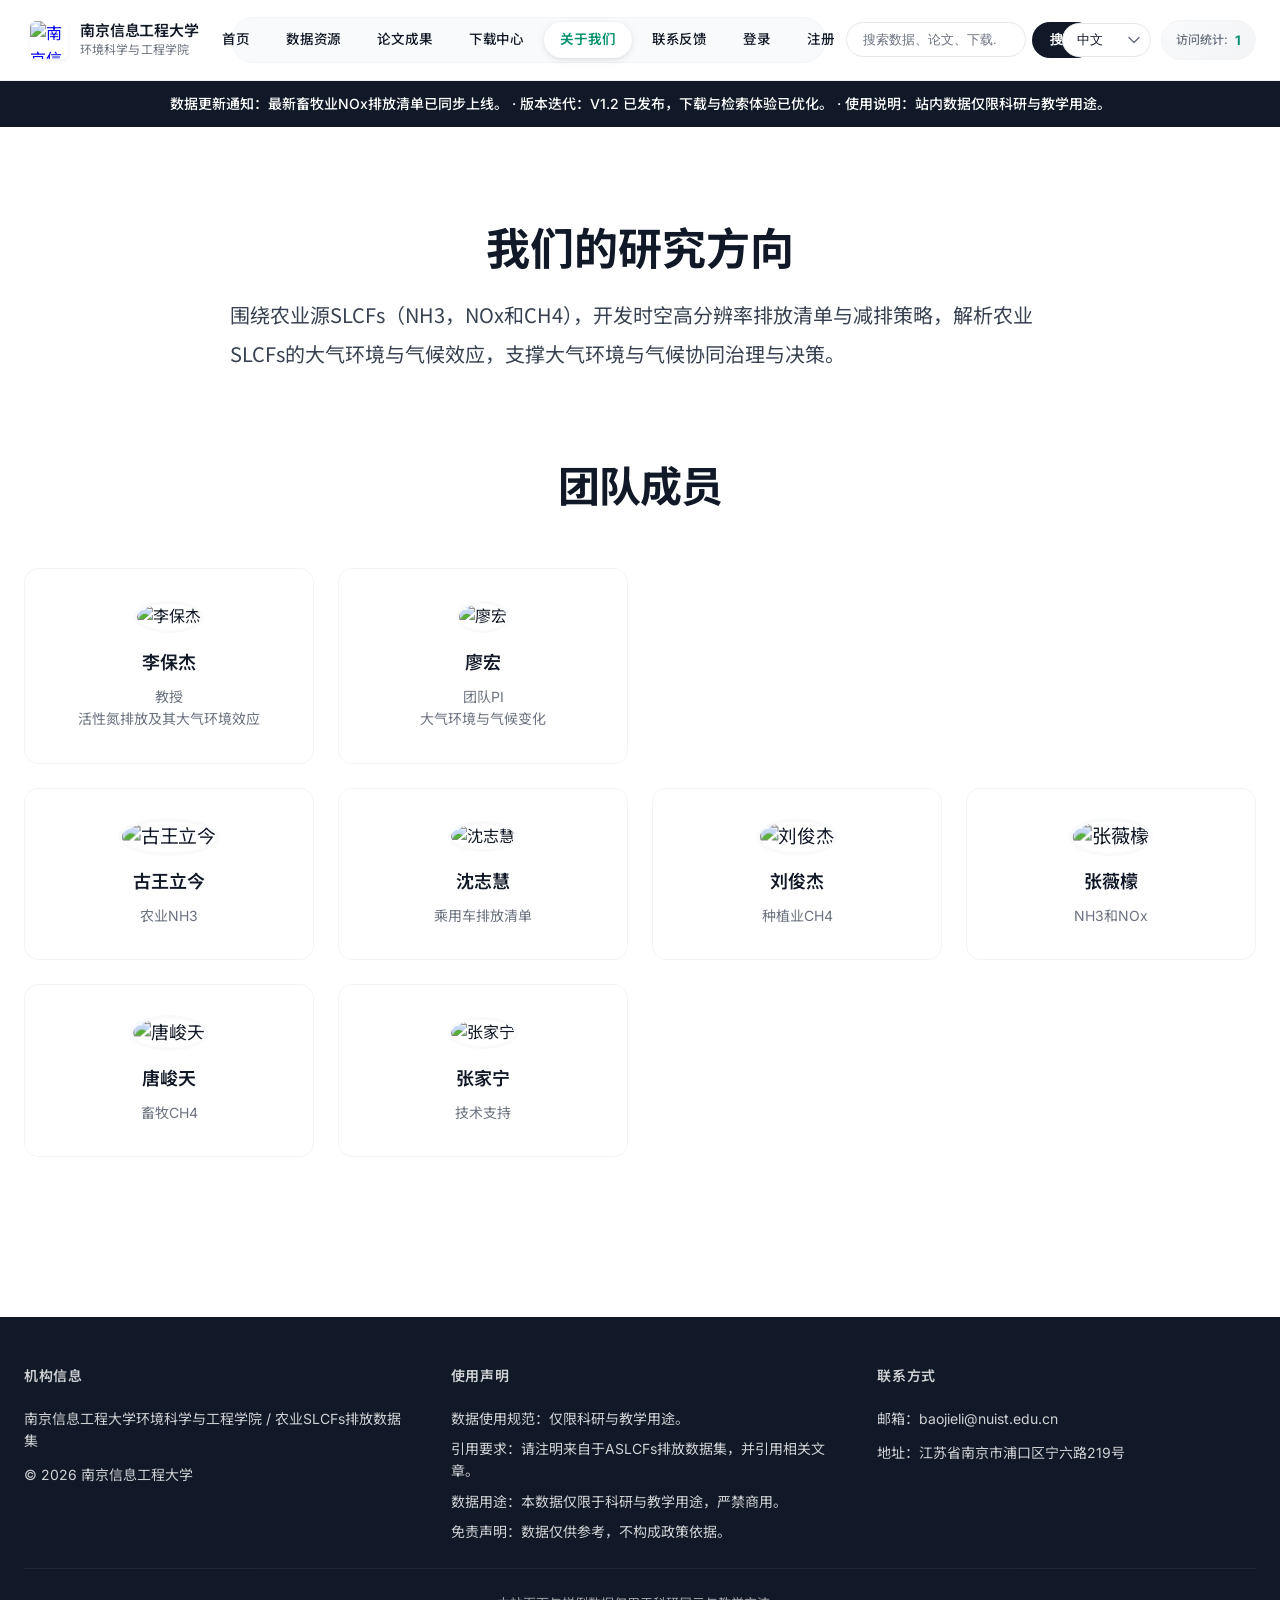
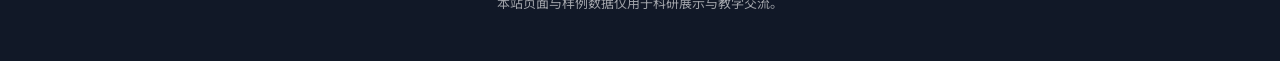
==== commit a2aa4e4e: "Bust cache after HONO download update" ====
--- a/about.html
+++ b/about.html
@@ -11,8 +11,8 @@
   <link rel="preconnect" href="https://fonts.gstatic.com" crossorigin />
   <link rel="stylesheet" href="https://fonts.googleapis.com/css2?family=Inter:wght@300;400;500;600;700&family=Noto+Sans+SC:wght@300;400;500;600;700&display=swap" />
 
-  <link rel="stylesheet" href="styles-modern.css?v=20260601b" />
-  <script src="script.js?v=20260601b" defer></script>
+  <link rel="stylesheet" href="styles-modern.css?v=20260602a" />
+  <script src="script.js?v=20260602a" defer></script>
 </head>
 <body data-page="about">
   <div class="page-shell">
@@ -41,3 +41,4 @@
 </html>
 
 
+
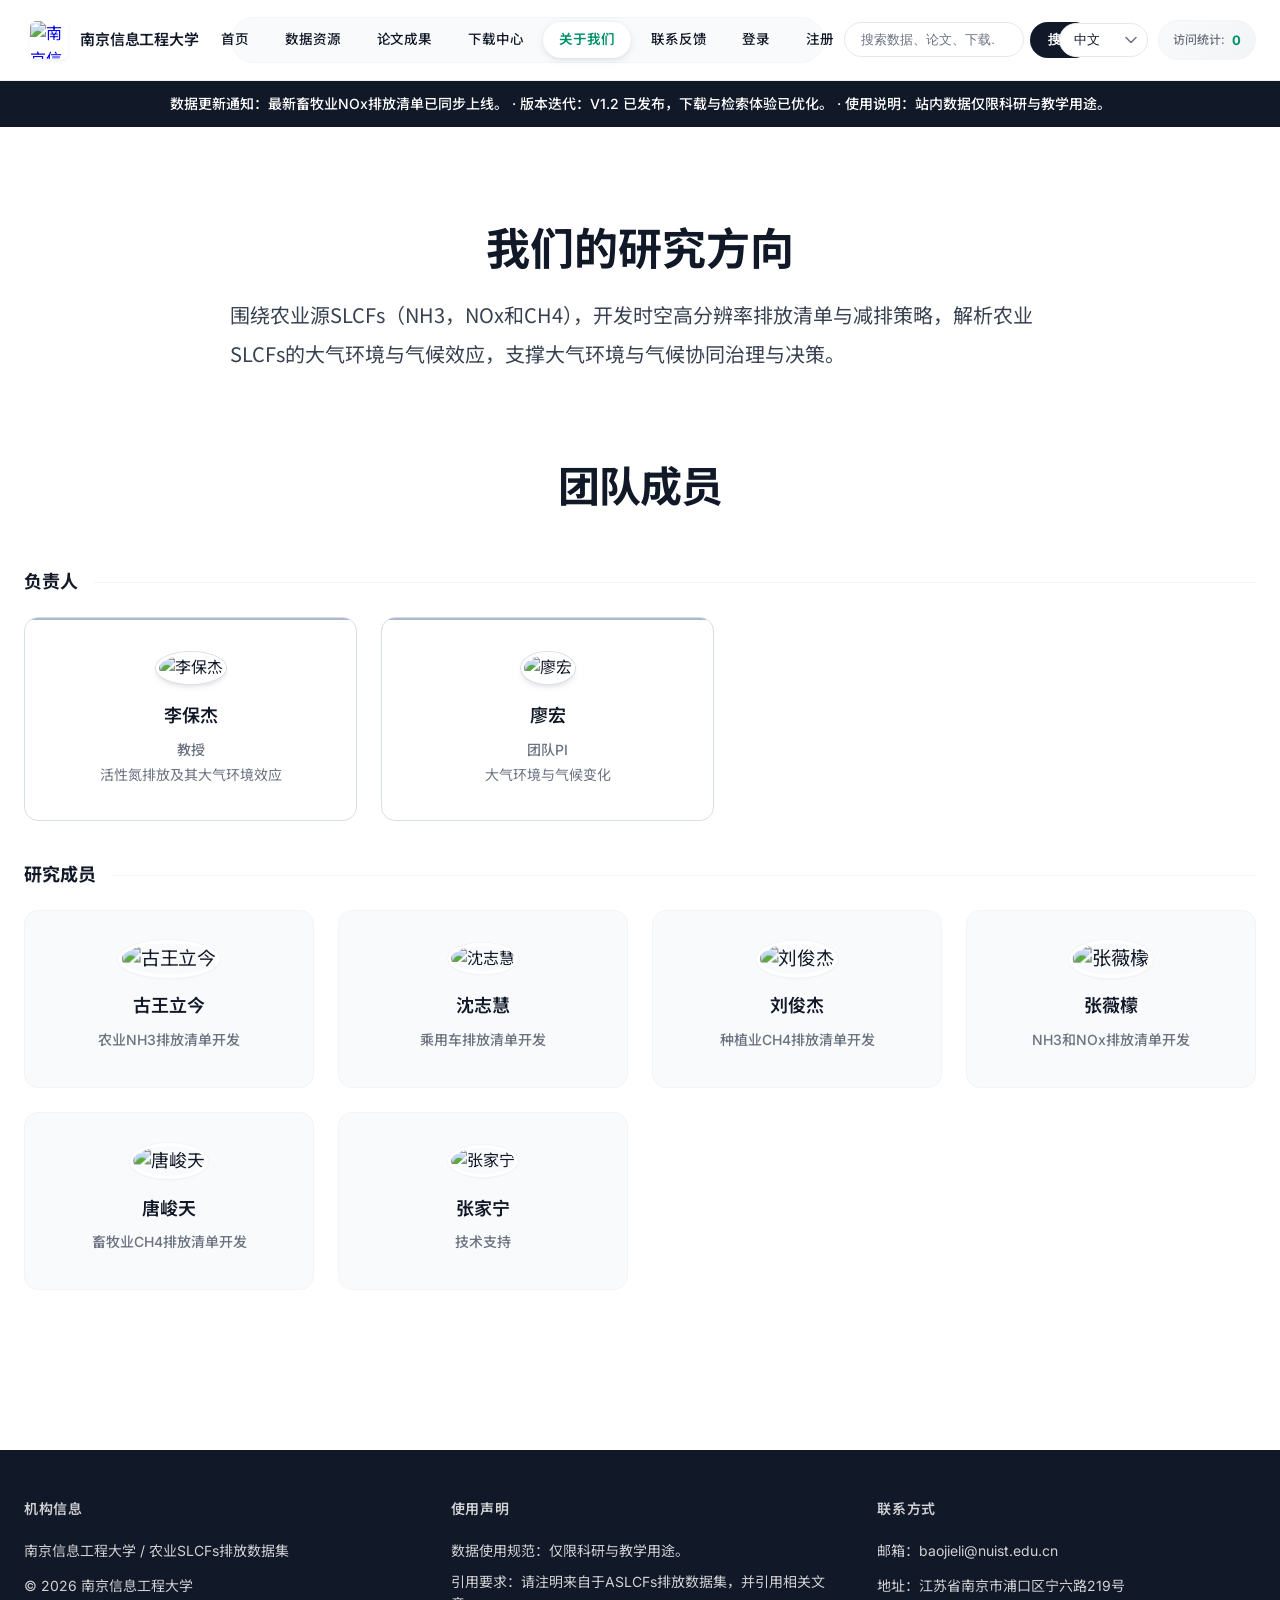
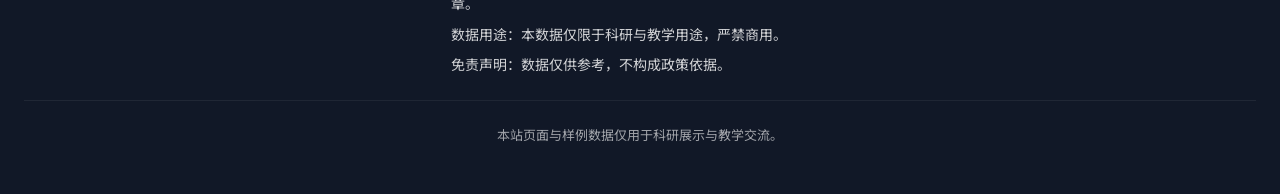
==== commit 77fd886c: "Persist login token for downloads" ====
--- a/about.html
+++ b/about.html
@@ -11,8 +11,8 @@
   <link rel="preconnect" href="https://fonts.gstatic.com" crossorigin />
   <link rel="stylesheet" href="https://fonts.googleapis.com/css2?family=Inter:wght@300;400;500;600;700&family=Noto+Sans+SC:wght@300;400;500;600;700&display=swap" />
 
-  <link rel="stylesheet" href="styles-modern.css?v=20260602a" />
-  <script src="script.js?v=20260602a" defer></script>
+  <link rel="stylesheet" href="styles-modern.css?v=20260604brand-footer" />
+  <script src="script.js?v=20260604login-token" defer></script>
 </head>
 <body data-page="about">
   <div class="page-shell">
@@ -42,3 +42,17 @@
 
 
 
+
+
+
+
+
+
+
+
+
+
+
+
+
+
--- a/styles-modern.css
+++ b/styles-modern.css
@@ -509,6 +509,158 @@
   animation: float 6s ease-in-out infinite;
 }
 
+.home-news-card {
+  display: grid;
+  position: absolute;
+  grid-template-columns: 1fr;
+  grid-template-rows: auto auto;
+  gap: 16px;
+  width: min(520px, 88vw);
+  max-width: 520px;
+  min-height: 0;
+  padding: 20px;
+  overflow: visible;
+}
+
+.home-news-media {
+  position: relative;
+  min-height: auto;
+  aspect-ratio: 2.12 / 1;
+  align-self: center;
+  overflow: hidden;
+  border-radius: 8px;
+  background: #fff;
+  box-shadow: inset 0 0 0 1px rgba(15, 23, 42, 0.08);
+}
+
+.home-news-image {
+  position: absolute;
+  inset: 0;
+  width: 100%;
+  height: 100%;
+  object-fit: contain;
+  opacity: 0;
+  transform: scale(0.965);
+  transition: opacity 0.6s ease, transform 0.8s ease;
+}
+
+.home-news-image.is-active {
+  opacity: 1;
+  transform: scale(1);
+}
+
+.home-news-content {
+  display: grid;
+  align-items: flex-start;
+  align-content: center;
+  gap: 12px;
+  min-width: 0;
+}
+
+.home-news-copy {
+  min-width: 0;
+}
+
+.home-news-content .card-kicker {
+  width: fit-content;
+  margin-bottom: 8px;
+  padding: 5px 10px;
+  font-size: 11px;
+}
+
+.home-news-content .card-title {
+  margin-bottom: 6px;
+  font-size: 18px;
+  line-height: 1.35;
+}
+
+.home-news-content #newsText {
+  margin-bottom: 0;
+  font-size: 14px;
+  line-height: 1.6;
+}
+
+.home-news-link {
+  align-self: center;
+  min-width: auto;
+  justify-content: center;
+  white-space: nowrap;
+  padding: 9px 15px;
+  font-size: 13.5px;
+  color: var(--accent);
+  background: rgba(0, 217, 163, 0.09);
+  border: 1px solid rgba(0, 153, 115, 0.18);
+  box-shadow: none;
+}
+
+.home-news-actions {
+  display: flex;
+  align-items: center;
+  justify-content: space-between;
+  gap: 12px;
+  width: 100%;
+}
+
+.home-news-controls {
+  position: static;
+  transform: none;
+  display: flex;
+  align-items: center;
+  justify-content: flex-end;
+  gap: 8px;
+  padding: 0;
+  border-radius: 0;
+  background: transparent;
+  box-shadow: none;
+  backdrop-filter: none;
+}
+
+.home-news-arrow,
+.home-news-dot {
+  border: 0;
+  cursor: pointer;
+}
+
+.home-news-arrow {
+  width: 24px;
+  height: 24px;
+  border-radius: 50%;
+  background: rgba(248, 250, 252, 0.84);
+  color: var(--text-primary);
+  font-size: 18px;
+  line-height: 1;
+}
+
+.home-news-arrow:hover {
+  background: var(--accent-light);
+  color: var(--accent);
+}
+
+.home-news-dots {
+  display: flex;
+  gap: 7px;
+}
+
+.home-news-dot {
+  width: 7px;
+  height: 7px;
+  border-radius: 50%;
+  background: var(--text-tertiary);
+  padding: 0;
+}
+
+.home-news-dot.is-active {
+  width: 20px;
+  border-radius: 999px;
+  background: var(--accent);
+}
+
+.floating-card.home-news-card {
+  width: min(520px, 88vw);
+  max-width: 520px;
+  padding: 20px;
+}
+
 @keyframes float {
   0%, 100% {
     transform: translate(-50%, -50%);
@@ -1013,28 +1165,86 @@
 
 /* 团队网格 */
 .team-grid {
+  display: flex;
+  flex-direction: column;
+  gap: 40px;
+}
+
+.team-group {
+  width: 100%;
+}
+
+.team-group-heading {
+  display: flex;
+  align-items: center;
+  gap: 16px;
+  margin-bottom: 20px;
+}
+
+.team-group-heading::after {
+  content: "";
+  flex: 1;
+  height: 1px;
+  background: var(--border-light);
+}
+
+.team-group-heading h3 {
+  margin: 0;
+  font-size: 18px;
+  font-weight: 700;
+  color: var(--text-primary);
+  letter-spacing: 0;
+}
+
+.team-group-grid {
   display: grid;
-  grid-template-columns: repeat(auto-fill, minmax(250px, 1fr));
+  grid-template-columns: repeat(auto-fill, minmax(240px, 1fr));
   gap: 24px;
 }
 
-.team-grid .team-card:nth-child(3) {
-  grid-column-start: 1;
+.team-group-leader .team-group-grid {
+  grid-template-columns: repeat(2, minmax(280px, 1fr));
+  max-width: 690px;
 }
 
 .team-card {
+  position: relative;
+  overflow: hidden;
   text-align: center;
   padding: 32px;
-  background: white;
+  background: var(--bg-secondary);
   border: 1px solid var(--border-light);
   border-radius: var(--radius-lg);
   transition: all 0.3s cubic-bezier(0.4, 0, 0.2, 1);
 }
 
+.team-card::before {
+  content: "";
+  position: absolute;
+  inset: 0 0 auto;
+  height: 2px;
+  background: transparent;
+}
+
 .team-card:hover {
+  transform: translateY(-6px);
   box-shadow: var(--shadow-lg);
-  transform: translateY(-6px);
-  border-color: var(--accent-light);
+  border-color: var(--border);
+  background: white;
+}
+
+.team-card-leader {
+  padding: 34px 32px;
+  background: white;
+  border-color: #d8dee7;
+}
+
+.team-card-leader::before {
+  background: #aeb8c5;
+}
+
+.team-card-leader:hover {
+  border-color: #c4ccd7;
 }
 
 .team-card-placeholder {
@@ -1063,8 +1273,16 @@
   height: 100px;
   border-radius: 50%;
   object-fit: cover;
-  margin-bottom: 16px;
-  border: 3px solid var(--bg-secondary);
+  margin-bottom: 18px;
+  border: 3px solid white;
+  box-shadow: 0 0 0 1px var(--border-light), var(--shadow-sm);
+}
+
+.team-card-leader img {
+  width: 110px;
+  height: 110px;
+  border-color: white;
+  box-shadow: 0 0 0 1px #d9e0e8, var(--shadow-md);
 }
 
 .team-card img.team-photo-guwangjinli {
@@ -1101,6 +1319,17 @@
 .team-card p {
   font-size: 14px;
   color: var(--text-secondary);
+  line-height: 1.55;
+}
+
+.team-card-role {
+  margin-bottom: 4px;
+  color: var(--text-secondary);
+  font-weight: 500;
+}
+
+.team-card-research {
+  color: #667085;
 }
 
 /* 页脚 */
@@ -1453,9 +1682,209 @@
   min-width: 0;
 }
 
+/* Refined inventory sidebar: wider, calmer, and easier to scan. */
+.inventory-list-section {
+  grid-template-columns: 260px minmax(0, 1fr);
+  gap: 26px;
+  width: min(1280px, 100%);
+}
+
+.inventory-sidebar {
+  position: sticky;
+  top: 92px;
+  border: 1px solid rgba(15, 23, 42, 0.1);
+  border-radius: 8px;
+  box-shadow: 0 14px 34px rgba(15, 23, 42, 0.08);
+  padding: 14px;
+}
+
+.inventory-sidebar-title {
+  color: #0f172a;
+  font-size: 14px;
+  letter-spacing: 0.02em;
+  padding: 2px 2px 12px;
+  border-bottom: 1px solid rgba(148, 163, 184, 0.22);
+}
+
+.inventory-sidebar-toggle {
+  width: 8px;
+  height: 8px;
+  border-right: 2px solid #64748b;
+  border-bottom: 2px solid #64748b;
+  transform: rotate(45deg) translateY(-2px);
+}
+
+.inventory-menu {
+  gap: 2px;
+  max-height: calc(100vh - 182px);
+  padding: 12px 3px 0 0;
+  scrollbar-width: thin;
+  scrollbar-color: rgba(100, 116, 139, 0.35) transparent;
+}
+
+.inventory-menu::-webkit-scrollbar {
+  width: 6px;
+}
+
+.inventory-menu::-webkit-scrollbar-thumb {
+  background: rgba(100, 116, 139, 0.32);
+  border-radius: 999px;
+}
+
+.inventory-menu a {
+  min-height: 32px;
+  color: #475569;
+  font-size: 13px;
+  line-height: 1.35;
+  padding: 6px 28px 6px 10px;
+  border-radius: 6px;
+  transition: background-color 0.18s ease, color 0.18s ease, box-shadow 0.18s ease;
+}
+
+.inventory-menu a:hover,
+.inventory-menu a.active {
+  color: #0f766e;
+  background: rgba(13, 148, 136, 0.08);
+}
+
+.inventory-menu a.active {
+  font-weight: 700;
+  box-shadow: inset 3px 0 0 #0f766e;
+}
+
+.inventory-menu-group {
+  color: #0f172a;
+  margin: 2px 0 6px;
+  font-size: 12px !important;
+  text-transform: uppercase;
+  letter-spacing: 0.08em;
+  padding: 4px 4px 6px 2px !important;
+}
+
+.inventory-menu-child {
+  overflow-wrap: anywhere;
+}
+
+.inventory-menu-child::before {
+  top: 0;
+  bottom: 0;
+  width: 1px;
+  height: auto;
+  border-radius: 0;
+  background: rgba(148, 163, 184, 0.32);
+  transform: none;
+}
+
+.inventory-menu-parent::after {
+  content: "";
+  right: 11px;
+  width: 7px;
+  height: 7px;
+  border-right: 1.8px solid #94a3b8;
+  border-bottom: 1.8px solid #94a3b8;
+  color: transparent;
+  font-size: 0;
+  transform: translateY(-60%) rotate(-45deg);
+}
+
+.inventory-menu-parent.is-expanded::after {
+  transform: translateY(-70%) rotate(45deg);
+}
+
+.inventory-menu a.has-active-descendant {
+  color: #0f766e !important;
+  background: rgba(13, 148, 136, 0.045);
+}
+
+.inventory-menu-level-1 {
+  padding-left: 12px !important;
+  font-size: 13.5px !important;
+  color: #0f172a !important;
+}
+
+.inventory-menu-level-1::before {
+  display: none;
+}
+
+.inventory-menu-level-2 {
+  padding-left: 24px !important;
+  color: #1e293b !important;
+}
+
+.inventory-menu-level-2::before {
+  left: 12px;
+}
+
+.inventory-menu-level-3 {
+  padding-left: 38px !important;
+  color: #334155 !important;
+}
+
+.inventory-menu-level-3::before {
+  left: 25px;
+}
+
+.inventory-menu-level-4 {
+  padding-left: 52px !important;
+  color: #475569 !important;
+}
+
+.inventory-menu-level-4::before {
+  left: 38px;
+}
+
+.inventory-menu-level-5 {
+  padding-left: 66px !important;
+  color: #64748b !important;
+}
+
+.inventory-menu-level-5::before {
+  left: 51px;
+}
+
+.inventory-menu-disabled {
+  color: #94a3b8 !important;
+}
+
+.inventory-menu > .inventory-menu-group {
+  display: block;
+  margin: 4px 0 8px;
+  padding: 0 4px 2px !important;
+  color: #64748b;
+  font-size: 11px !important;
+  font-weight: 700;
+  letter-spacing: 0.08em;
+  line-height: 1.4;
+  text-transform: uppercase;
+}
+
+.inventory-menu-level-1 {
+  min-height: 42px;
+  margin: 2px 0 4px;
+  padding: 8px 34px 8px 14px !important;
+  border: 1px solid transparent;
+  background: rgba(248, 250, 252, 0.82);
+}
+
+.inventory-menu-level-1:hover,
+.inventory-menu-level-1.has-active-descendant {
+  border-color: rgba(13, 148, 136, 0.16);
+  background: rgba(240, 253, 250, 0.72);
+}
+
+.inventory-menu-level-1.active {
+  border-color: rgba(13, 148, 136, 0.26);
+  background: rgba(240, 253, 250, 0.88);
+  box-shadow: inset 3px 0 0 #0f766e, 0 8px 18px rgba(15, 118, 110, 0.08);
+}
+
+.inventory-menu-level-1.inventory-menu-parent::after {
+  right: 14px;
+}
+
 .inventory-table-head {
   display: grid;
-  grid-template-columns: minmax(180px, 1fr) minmax(0, 2fr);
+  grid-template-columns: max-content minmax(0, 1fr);
   gap: 20px;
   align-items: end;
   margin-bottom: 12px;
@@ -1467,6 +1896,7 @@
   line-height: 1.2;
   letter-spacing: 0;
   margin: 0;
+  white-space: nowrap;
 }
 
 .inventory-table-head p {
@@ -1609,6 +2039,10 @@
   border-bottom: 1px solid #e5e7eb;
 }
 
+.download-history-panel.is-collapsed .download-history-head {
+  border-bottom: 0;
+}
+
 .download-history-head h2 {
   margin: 0;
   color: #111827;
@@ -1620,6 +2054,21 @@
   margin: 6px 0 0;
   color: #6b7280;
   font-size: 13px;
+}
+
+.download-history-actions {
+  display: flex;
+  align-items: center;
+  gap: 10px;
+  flex-shrink: 0;
+}
+
+.download-history-toggle {
+  min-width: 76px;
+}
+
+.download-history-body[hidden] {
+  display: none;
 }
 
 .download-history-table-wrap {
@@ -2733,6 +3182,60 @@
 .password-toggle svg {
   width: 20px;
   height: 20px;
+}
+
+.password-rules {
+  margin-top: 10px;
+  padding: 10px 12px;
+  border: 1px solid var(--border);
+  border-radius: var(--radius-sm);
+  background: var(--bg-secondary);
+  color: var(--text-secondary);
+  font-size: 13px;
+  line-height: 1.5;
+}
+
+.password-rules p {
+  margin: 0 0 6px;
+  color: var(--text-primary);
+  font-weight: 600;
+}
+
+.password-rules ul {
+  display: grid;
+  grid-template-columns: repeat(2, minmax(0, 1fr));
+  gap: 4px 12px;
+  margin: 0;
+  padding: 0;
+  list-style: none;
+}
+
+.password-rules li {
+  position: relative;
+  padding-left: 18px;
+}
+
+.password-rules li::before {
+  content: "";
+  position: absolute;
+  left: 0;
+  top: 0.62em;
+  width: 7px;
+  height: 7px;
+  border-radius: 50%;
+  background: var(--text-tertiary);
+}
+
+.password-rules li.is-valid {
+  color: var(--accent);
+}
+
+.password-rules li.is-valid::before {
+  background: var(--accent);
+}
+
+.field-hint.is-error {
+  color: #ef4444;
 }
 
 /* 提交按钮 */
@@ -3207,6 +3710,37 @@
 
 /* 响应式设计 */
 @media (max-width: 768px) {
+  .home-news-card {
+    position: relative;
+    top: auto;
+    left: auto;
+    transform: none;
+    grid-template-columns: 1fr;
+    width: 100%;
+    padding: 14px;
+    animation: none;
+  }
+
+  .home-news-media {
+    width: min(100%, 360px);
+    margin: 0 auto;
+  }
+
+  .home-news-content {
+    align-items: flex-start;
+    flex-direction: column;
+  }
+
+  .home-news-controls {
+    grid-column: 1;
+    justify-content: center;
+  }
+
+  .home-news-actions {
+    flex-wrap: wrap;
+    justify-content: center;
+  }
+
   body[data-page="admin"] .page-main {
     padding: var(--space-md);
   }
@@ -3496,8 +4030,9 @@
     padding-top: 16px;
   }
 
-  .team-grid .team-card:nth-child(3) {
-    grid-column-start: auto;
+  .team-group-leader .team-group-grid {
+    grid-template-columns: 1fr;
+    max-width: none;
   }
 
   body[data-page="about"] .content-section:first-of-type {
@@ -3624,3 +4159,29 @@
     grid-template-columns: 1fr;
   }
 }
+
+@media (max-width: 1024px) {
+  .inventory-sidebar {
+    position: static;
+    display: block;
+    max-height: none;
+  }
+
+  .inventory-menu {
+    max-height: 420px;
+  }
+}
+
+@media (max-width: 768px) {
+  .inventory-list-section {
+    gap: 14px;
+  }
+
+  .inventory-sidebar {
+    padding: 12px;
+  }
+
+  .inventory-menu {
+    max-height: 360px;
+  }
+}
